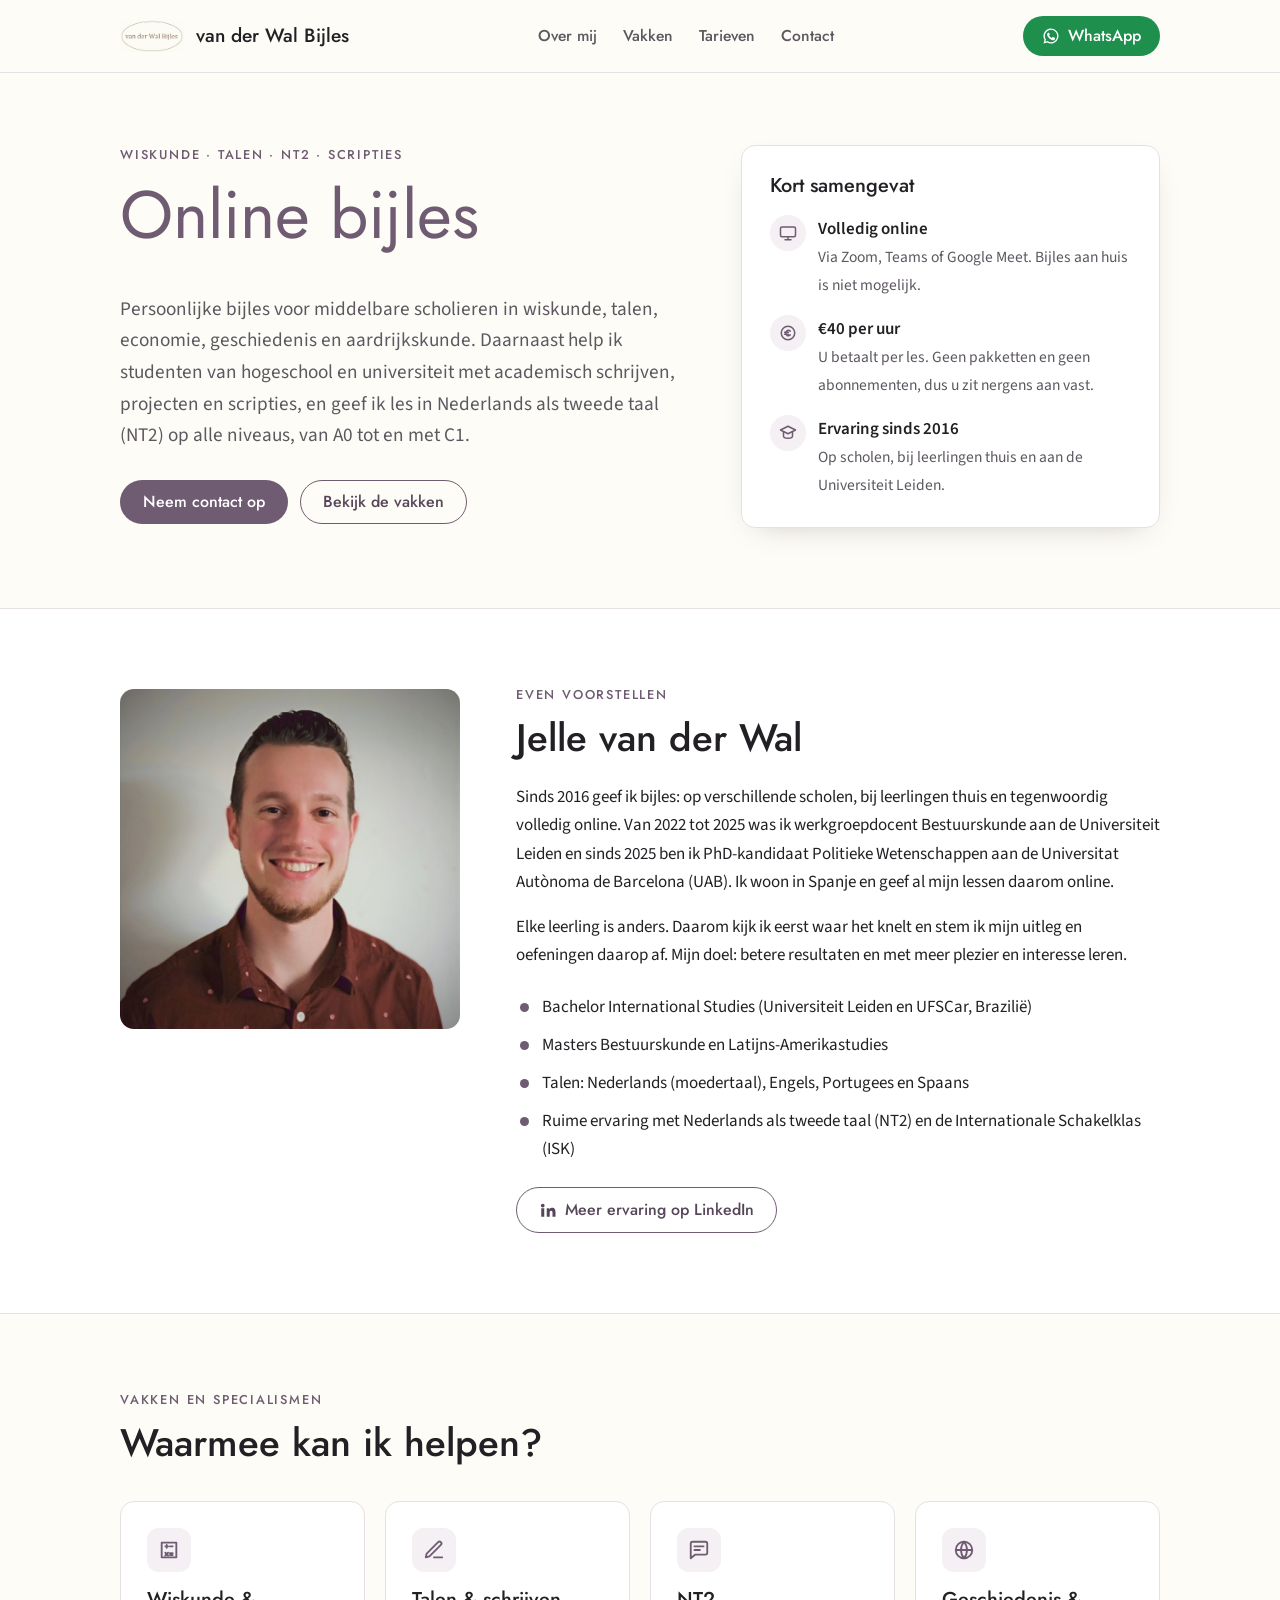
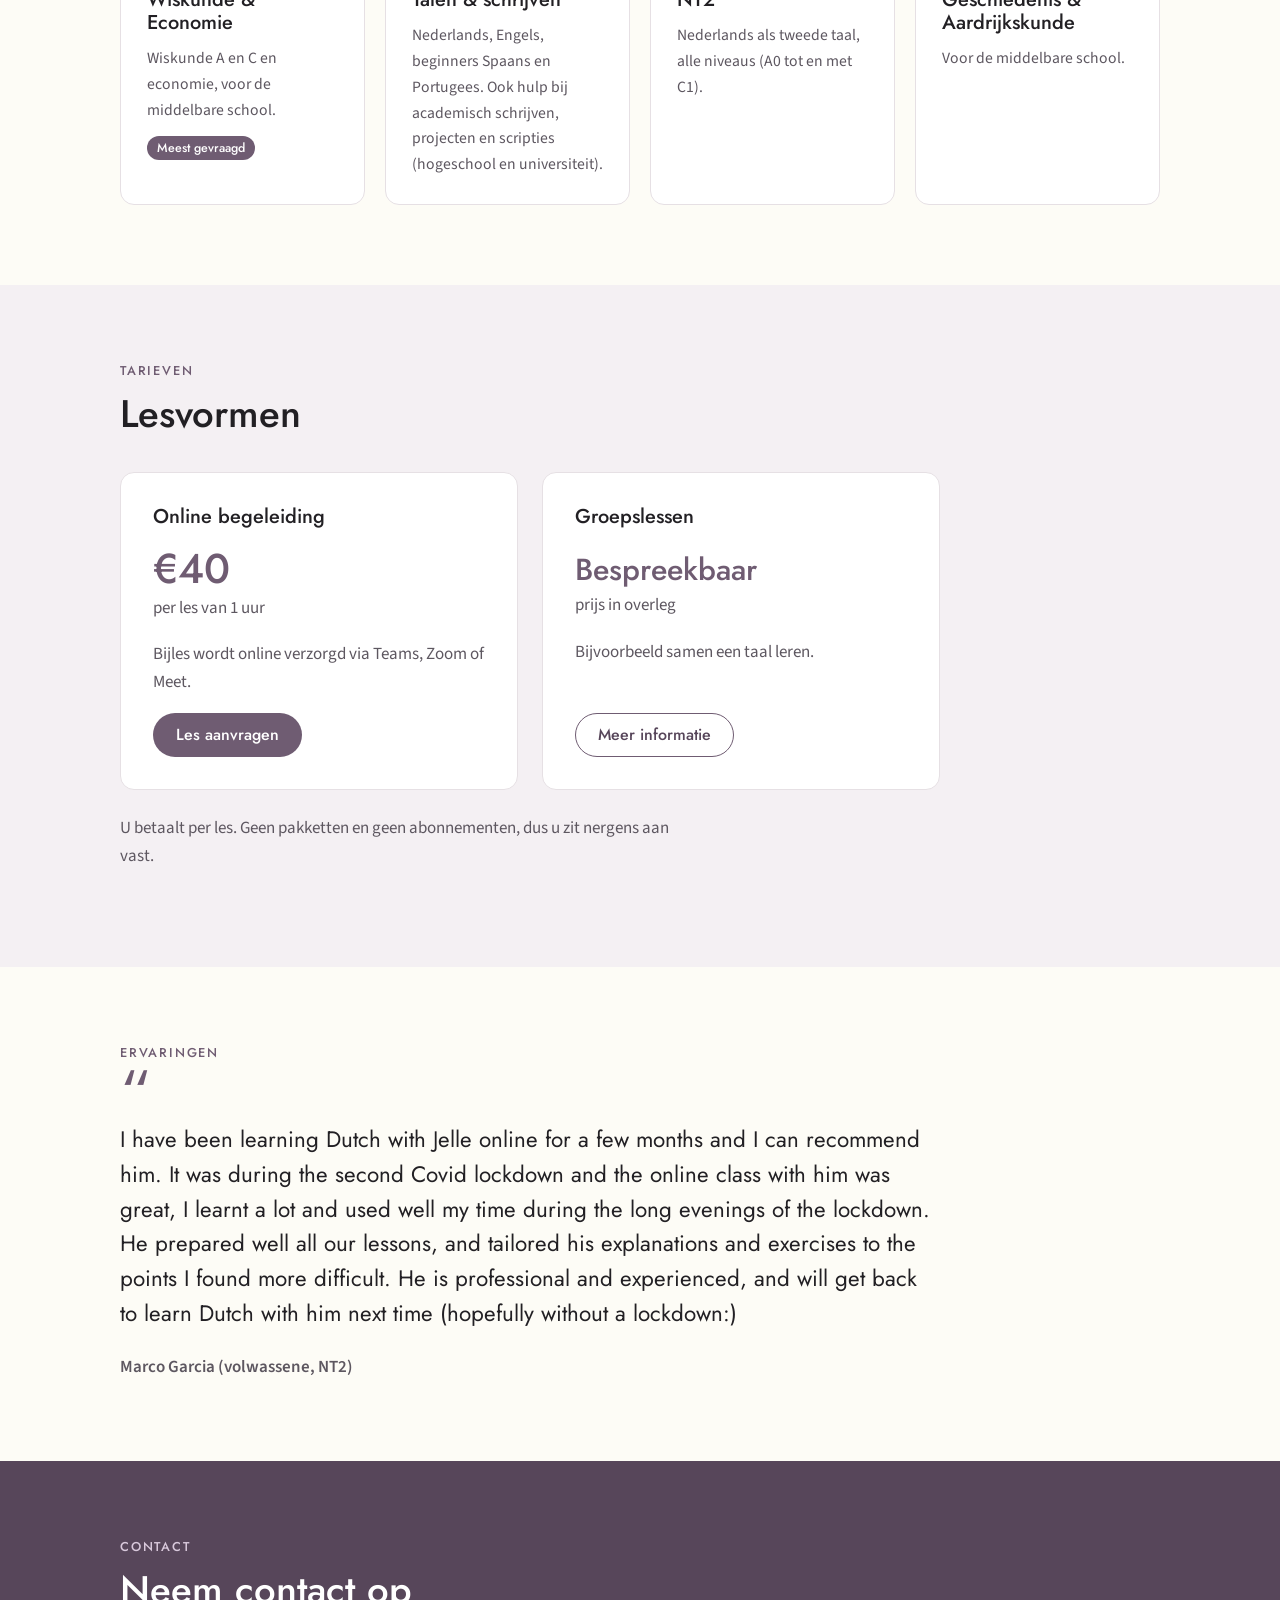
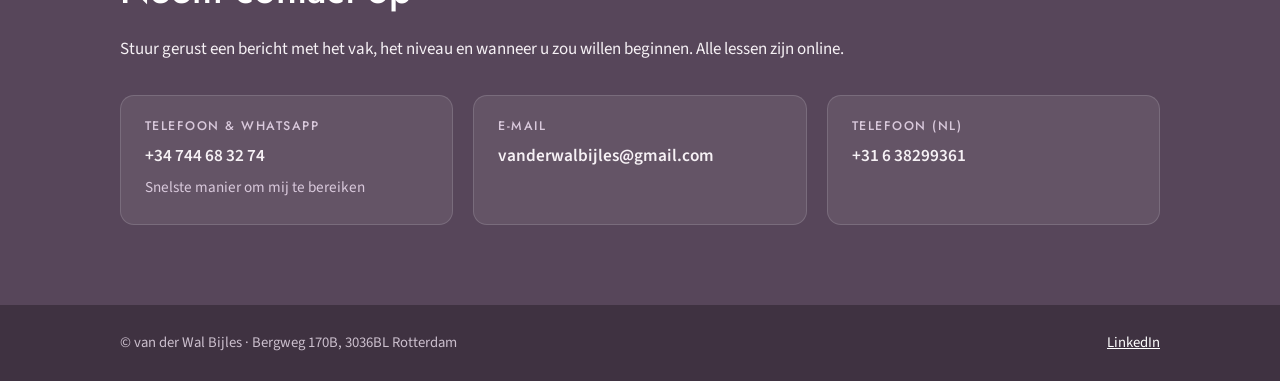
==== index.html @ f46b7ebd "Website van der Wal Bijles (overgezet van Wix)" ====
<!doctype html>
<html lang="nl">
<head>
<meta charset="utf-8">
<meta name="viewport" content="width=device-width, initial-scale=1">
<title>Online bijles wiskunde, talen en NT2 | van der Wal Bijles</title>
<meta name="description" content="Persoonlijke online bijles voor middelbare scholieren in wiskunde, talen, economie, geschiedenis en aardrijkskunde. Hulp bij academisch schrijven en scripties, en NT2 op alle niveaus. €40 per uur.">
<link rel="preconnect" href="https://fonts.googleapis.com">
<link rel="preconnect" href="https://fonts.gstatic.com" crossorigin>
<link href="https://fonts.googleapis.com/css2?family=Jost:wght@400;500;600&family=Source+Sans+3:wght@400;600&display=swap" rel="stylesheet">
<style>
  :root {
    --bg: #fdfcf6;
    --surface: #ffffff;
    --tint: #f4f0f3;
    --text: #222024;
    --muted: #5d5760;
    --accent: #6f5c72;
    --accent-dark: #57465a;
    --line: #e6e0e4;
    --wa: #1f8f4e;
    --radius: 14px;
    --max: 1080px;
  }
  * { box-sizing: border-box; }
  html { scroll-behavior: smooth; }
  body {
    margin: 0;
    background: var(--bg);
    color: var(--text);
    font: 400 1.0625rem/1.65 "Source Sans 3", system-ui, sans-serif;
  }
  img { max-width: 100%; display: block; }
  a { color: var(--accent-dark); }
  h1, h2, h3 { font-family: "Jost", system-ui, sans-serif; font-weight: 500; line-height: 1.15; margin: 0 0 .6em; }
  h1 { font-size: clamp(2.6rem, 6vw, 4.2rem); color: var(--accent); font-weight: 400; }
  h2 { font-size: clamp(1.8rem, 3.5vw, 2.4rem); }
  h3 { font-size: 1.25rem; }
  p { margin: 0 0 1em; }
  .wrap { max-width: var(--max); margin: 0 auto; padding: 0 20px; }
  section { padding: 80px 0; }
  .eyebrow { font: 500 .8rem/1 "Jost", sans-serif; letter-spacing: .14em; text-transform: uppercase; color: var(--accent); margin-bottom: 14px; }

  /* Buttons */
  .btn { display: inline-flex; align-items: center; gap: 8px; padding: 13px 22px; border-radius: 999px; font: 500 1rem/1 "Jost", sans-serif; text-decoration: none; border: 1.5px solid transparent; transition: background .15s, color .15s; }
  .btn-primary { background: var(--accent); color: #fff; }
  .btn-primary:hover { background: var(--accent-dark); }
  .btn-ghost { border-color: var(--accent); color: var(--accent-dark); }
  .btn-ghost:hover { background: var(--tint); }
  .btn-wa { background: var(--wa); color: #fff; }
  .btn-wa:hover { background: #17733e; }
  .btn svg { width: 18px; height: 18px; flex: none; }

  /* Header */
  header { position: sticky; top: 0; z-index: 10; background: rgba(253,252,246,.94); backdrop-filter: blur(6px); border-bottom: 1px solid var(--line); }
  .nav { display: flex; align-items: center; justify-content: space-between; gap: 16px; height: 72px; }
  .brand { display: flex; align-items: center; gap: 12px; text-decoration: none; color: var(--text); font: 500 1.2rem/1 "Jost", sans-serif; }
  .brand img { width: 64px; height: auto; border-radius: 6px; }
  .nav ul { display: flex; gap: 26px; list-style: none; margin: 0; padding: 0; }
  .nav ul a { text-decoration: none; color: var(--muted); font: 500 .98rem/1 "Jost", sans-serif; }
  .nav ul a:hover { color: var(--accent-dark); }
  .nav .btn { padding: 10px 18px; }

  /* Hero */
  .hero { padding: 72px 0 80px; }
  .hero-grid { display: grid; grid-template-columns: 1.35fr 1fr; gap: 56px; align-items: center; }
  .hero .lead { font-size: 1.2rem; color: var(--muted); max-width: 56ch; }
  .hero .actions { display: flex; flex-wrap: wrap; gap: 12px; margin-top: 28px; }
  .facts { background: var(--surface); border: 1px solid var(--line); border-radius: var(--radius); padding: 28px; box-shadow: 0 10px 30px -18px rgba(60,40,60,.35); }
  .facts h3 { margin-bottom: 18px; }
  .facts ul { list-style: none; margin: 0; padding: 0; display: grid; gap: 16px; }
  .facts li { display: grid; grid-template-columns: 36px 1fr; gap: 12px; align-items: start; }
  .facts .ic { width: 36px; height: 36px; border-radius: 50%; background: var(--tint); color: var(--accent); display: grid; place-items: center; }
  .facts .ic svg { width: 18px; height: 18px; }
  .facts strong { display: block; font-weight: 600; }
  .facts span { color: var(--muted); font-size: .97rem; }

  /* About */
  .about { background: var(--surface); border-block: 1px solid var(--line); }
  .about-grid { display: grid; grid-template-columns: 340px 1fr; gap: 56px; align-items: start; }
  .portrait { border-radius: var(--radius); aspect-ratio: 1; object-fit: cover; width: 100%; height: auto; }
  section[id] { scroll-margin-top: 72px; }
  .price .amount.small { font-size: 1.9rem; padding: 6px 0 3px; }
  .creds { list-style: none; padding: 0; margin: 24px 0; display: grid; gap: 10px; }
  .creds li { padding-left: 26px; position: relative; }
  .creds li::before { content: ""; position: absolute; left: 4px; top: .62em; width: 9px; height: 9px; border-radius: 50%; background: var(--accent); }

  /* Subjects */
  .cards { display: grid; grid-template-columns: repeat(4, 1fr); gap: 20px; margin-top: 36px; }
  .card { background: var(--surface); border: 1px solid var(--line); border-radius: var(--radius); padding: 26px; }
  .card .ic { width: 44px; height: 44px; border-radius: 12px; background: var(--tint); color: var(--accent); display: grid; place-items: center; margin-bottom: 16px; }
  .card .ic svg { width: 22px; height: 22px; }
  .card p { color: var(--muted); margin: 0; font-size: .98rem; }
  .tag { display: inline-block; margin-top: 12px; font: 500 .78rem/1 "Jost", sans-serif; background: var(--accent); color: #fff; padding: 6px 10px; border-radius: 999px; }

  /* Pricing */
  .pricing { background: var(--tint); }
  .price-grid { display: grid; grid-template-columns: repeat(2, 1fr); gap: 24px; margin-top: 36px; max-width: 820px; }
  .price { background: var(--surface); border-radius: var(--radius); padding: 32px; border: 1px solid var(--line); display: flex; flex-direction: column; }
  .price .amount { font: 500 2.6rem/1 "Jost", sans-serif; color: var(--accent); margin: 8px 0 4px; }
  .price .unit { color: var(--muted); margin-bottom: 18px; }
  .price p { color: var(--muted); }
  .price .btn { margin-top: auto; align-self: flex-start; }
  .note { margin-top: 24px; color: var(--muted); max-width: 70ch; }

  /* Testimonial */
  blockquote { margin: 0; max-width: 820px; }
  blockquote p { font: 400 clamp(1.15rem, 2.2vw, 1.4rem)/1.55 "Jost", sans-serif; color: var(--text); }
  blockquote p::before { content: "\201C"; display: block; font-size: 4rem; line-height: .6; color: var(--accent); margin-bottom: 10px; }
  blockquote footer { color: var(--muted); font-weight: 600; }

  /* Contact */
  .contact { background: var(--accent-dark); color: #f6f1f5; }
  .contact h2 { color: #fff; }
  .contact .eyebrow { color: #d9c9dc; }
  .contact-grid { display: grid; grid-template-columns: repeat(3, 1fr); gap: 20px; margin-top: 32px; }
  .c-item { background: rgba(255,255,255,.08); border: 1px solid rgba(255,255,255,.14); border-radius: var(--radius); padding: 24px; text-decoration: none; color: inherit; display: block; transition: background .15s; }
  a.c-item:hover { background: rgba(255,255,255,.14); }
  .c-item small { display: block; font: 500 .78rem/1 "Jost", sans-serif; letter-spacing: .12em; text-transform: uppercase; color: #d9c9dc; margin-bottom: 10px; }
  .c-item strong { font-weight: 600; font-size: 1.08rem; word-break: break-word; }
  .c-item span { display: block; color: #d9c9dc; font-size: .95rem; margin-top: 4px; }
  footer.site { background: #3f3241; color: #cbbfcd; padding: 26px 0; font-size: .92rem; }
  footer.site .wrap { display: flex; justify-content: space-between; gap: 16px; flex-wrap: wrap; }
  footer.site a { color: #fff; }

  /* Responsive */
  @media (max-width: 960px) {
    .cards { grid-template-columns: repeat(2, 1fr); }
    .contact-grid { grid-template-columns: 1fr 1fr; }
  }
  @media (max-width: 820px) {
    .nav ul { display: none; }
    .hero-grid, .about-grid { grid-template-columns: 1fr; gap: 36px; }
    .about-grid .portrait { max-width: 280px; }
    .price-grid { grid-template-columns: 1fr; }
    section { padding: 60px 0; }
  }
  @media (max-width: 560px) {
    .wrap { padding: 0 16px; }
    .cards, .contact-grid { grid-template-columns: 1fr; }
    .brand span { font-size: 1.05rem; }
    .brand img { width: 52px; }
    .nav .btn span { display: none; }
    .hero { padding-top: 48px; }
  }
</style>
</head>
<body>

<header>
  <div class="wrap nav">
    <a class="brand" href="#top"><img src="img/logo.jpg" alt="Logo van der Wal Bijles"><span>van der Wal Bijles</span></a>
    <ul>
      <li><a href="#over-mij">Over mij</a></li>
      <li><a href="#vakken">Vakken</a></li>
      <li><a href="#tarieven">Tarieven</a></li>
      <li><a href="#contact">Contact</a></li>
    </ul>
    <a class="btn btn-wa" href="https://wa.me/34744683274" aria-label="WhatsApp">
      <svg viewBox="0 0 24 24" fill="currentColor" aria-hidden="true"><path d="M12 2a10 10 0 0 0-8.6 15.1L2 22l5-1.3A10 10 0 1 0 12 2Zm0 18.2a8.2 8.2 0 0 1-4.2-1.2l-.3-.2-3 .8.8-2.9-.2-.3A8.2 8.2 0 1 1 12 20.2Zm4.5-6.1c-.2-.1-1.5-.7-1.7-.8-.2-.1-.4-.1-.6.1l-.8 1c-.1.2-.3.2-.5.1a6.7 6.7 0 0 1-3.3-2.9c-.2-.4.2-.4.7-1.3.1-.2 0-.3 0-.4l-.8-1.8c-.2-.5-.4-.4-.6-.4h-.5a1 1 0 0 0-.7.3 3 3 0 0 0-.9 2.2 5.2 5.2 0 0 0 1.1 2.7 11.8 11.8 0 0 0 4.5 4c1.7.7 2.3.8 3.2.6.5-.1 1.5-.6 1.7-1.2.2-.6.2-1.1.2-1.2-.1-.1-.3-.2-.5-.3Z"/></svg>
      <span>WhatsApp</span>
    </a>
  </div>
</header>

<main id="top">

  <!-- Hero -->
  <section class="hero">
    <div class="wrap hero-grid">
      <div>
        <div class="eyebrow">Wiskunde · Talen · NT2 · Scripties</div>
        <h1>Online bijles</h1>
        <p class="lead">Persoonlijke bijles voor middelbare scholieren in wiskunde, talen, economie, geschiedenis en aardrijkskunde. Daarnaast help ik studenten van hogeschool en universiteit met academisch schrijven, projecten en scripties, en geef ik les in Nederlands als tweede taal (NT2) op alle niveaus, van A0 tot en met C1.</p>
        <div class="actions">
          <a class="btn btn-primary" href="#contact">Neem contact op</a>
          <a class="btn btn-ghost" href="#vakken">Bekijk de vakken</a>
        </div>
      </div>
      <aside class="facts" aria-label="Kort samengevat">
        <h3>Kort samengevat</h3>
        <ul>
          <li>
            <div class="ic"><svg viewBox="0 0 24 24" fill="none" stroke="currentColor" stroke-width="2" stroke-linecap="round" stroke-linejoin="round"><rect x="2" y="4" width="20" height="13" rx="2"/><path d="M8 21h8M12 17v4"/></svg></div>
            <div><strong>Volledig online</strong><span>Via Zoom, Teams of Google Meet. Bijles aan huis is niet mogelijk.</span></div>
          </li>
          <li>
            <div class="ic"><svg viewBox="0 0 24 24" fill="none" stroke="currentColor" stroke-width="2" stroke-linecap="round" stroke-linejoin="round"><circle cx="12" cy="12" r="9"/><path d="M15 9.5a3.5 3.5 0 1 0 0 5M7.5 11h5M7.5 13.5h5"/></svg></div>
            <div><strong>€40 per uur</strong><span>U betaalt per les. Geen pakketten en geen abonnementen, dus u zit nergens aan vast.</span></div>
          </li>
          <li>
            <div class="ic"><svg viewBox="0 0 24 24" fill="none" stroke="currentColor" stroke-width="2" stroke-linecap="round" stroke-linejoin="round"><path d="M12 3 2 8l10 5 10-5-10-5Z"/><path d="M6 10.5V16c0 1.5 2.7 3 6 3s6-1.5 6-3v-5.5"/></svg></div>
            <div><strong>Ervaring sinds 2016</strong><span>Op scholen, bij leerlingen thuis en aan de Universiteit Leiden.</span></div>
          </li>
        </ul>
      </aside>
    </div>
  </section>

  <!-- About -->
  <section class="about" id="over-mij">
    <div class="wrap about-grid">
      <img class="portrait" src="img/portret.jpg" alt="Jelle van der Wal" width="800" height="800">
      <div>
        <div class="eyebrow">Even voorstellen</div>
        <h2>Jelle van der Wal</h2>
        <p>Sinds 2016 geef ik bijles: op verschillende scholen, bij leerlingen thuis en tegenwoordig volledig online. Van 2022 tot 2025 was ik werkgroepdocent Bestuurskunde aan de Universiteit Leiden en sinds 2025 ben ik PhD-kandidaat Politieke Wetenschappen aan de Universitat Autònoma de Barcelona (UAB). Ik woon in Spanje en geef al mijn lessen daarom online.</p>
        <p>Elke leerling is anders. Daarom kijk ik eerst waar het knelt en stem ik mijn uitleg en oefeningen daarop af. Mijn doel: betere resultaten en met meer plezier en interesse leren.</p>
        <ul class="creds">
          <li>Bachelor International Studies (Universiteit Leiden en UFSCar, Brazilië)</li>
          <li>Masters Bestuurskunde en Latijns-Amerikastudies</li>
          <li>Talen: Nederlands (moedertaal), Engels, Portugees en Spaans</li>
          <li>Ruime ervaring met Nederlands als tweede taal (NT2) en de Internationale Schakelklas (ISK)</li>
        </ul>
        <a class="btn btn-ghost" href="https://www.linkedin.com/in/jelle-van-der-wal/" target="_blank" rel="noopener">
          <svg viewBox="0 0 24 24" fill="currentColor" aria-hidden="true"><path d="M4.98 3.5a2.5 2.5 0 1 1 0 5 2.5 2.5 0 0 1 0-5ZM3 9.5h4V21H3V9.5Zm6.5 0h3.8v1.6h.1c.5-1 1.8-2 3.8-2 4 0 4.8 2.6 4.8 6V21h-4v-5.1c0-1.2 0-2.8-1.7-2.8s-2 1.3-2 2.7V21h-4V9.5Z"/></svg>
          Meer ervaring op LinkedIn
        </a>
      </div>
    </div>
  </section>

  <!-- Subjects -->
  <section id="vakken">
    <div class="wrap">
      <div class="eyebrow">Vakken en specialismen</div>
      <h2>Waarmee kan ik helpen?</h2>
      <div class="cards">
        <article class="card">
          <div class="ic"><svg viewBox="0 0 24 24" fill="none" stroke="currentColor" stroke-width="2" stroke-linecap="round" stroke-linejoin="round"><path d="M4 4h16v16H4z"/><path d="M8 8h3M9.5 6.5v3M13 8h3M8 15l3 3M11 15l-3 3M13 15.5h3M13 17.5h3"/></svg></div>
          <h3>Wiskunde &amp; Economie</h3>
          <p>Wiskunde A en C en economie, voor de middelbare school.</p>
          <span class="tag">Meest gevraagd</span>
        </article>
        <article class="card">
          <div class="ic"><svg viewBox="0 0 24 24" fill="none" stroke="currentColor" stroke-width="2" stroke-linecap="round" stroke-linejoin="round"><path d="M12 20h9"/><path d="M16.5 3.5a2.1 2.1 0 0 1 3 3L7 19l-4 1 1-4Z"/></svg></div>
          <h3>Talen &amp; schrijven</h3>
          <p>Nederlands, Engels, beginners Spaans en Portugees. Ook hulp bij academisch schrijven, projecten en scripties (hogeschool en universiteit).</p>
        </article>
        <article class="card">
          <div class="ic"><svg viewBox="0 0 24 24" fill="none" stroke="currentColor" stroke-width="2" stroke-linecap="round" stroke-linejoin="round"><path d="M7 8h10M7 12h6"/><path d="M21 15a2 2 0 0 1-2 2H8l-5 4V5a2 2 0 0 1 2-2h14a2 2 0 0 1 2 2Z"/></svg></div>
          <h3>NT2</h3>
          <p>Nederlands als tweede taal, alle niveaus (A0 tot en met C1).</p>
        </article>
        <article class="card">
          <div class="ic"><svg viewBox="0 0 24 24" fill="none" stroke="currentColor" stroke-width="2" stroke-linecap="round" stroke-linejoin="round"><circle cx="12" cy="12" r="9"/><path d="M3 12h18M12 3a14 14 0 0 1 0 18M12 3a14 14 0 0 0 0 18"/></svg></div>
          <h3>Geschiedenis &amp; Aardrijkskunde</h3>
          <p>Voor de middelbare school.</p>
        </article>
      </div>
    </div>
  </section>

  <!-- Pricing -->
  <section class="pricing" id="tarieven">
    <div class="wrap">
      <div class="eyebrow">Tarieven</div>
      <h2>Lesvormen</h2>
      <div class="price-grid">
        <div class="price">
          <h3>Online begeleiding</h3>
          <div class="amount">€40</div>
          <div class="unit">per les van 1 uur</div>
          <p>Bijles wordt online verzorgd via Teams, Zoom of Meet.</p>
          <a class="btn btn-primary" href="#contact">Les aanvragen</a>
        </div>
        <div class="price">
          <h3>Groepslessen</h3>
          <div class="amount small">Bespreekbaar</div>
          <div class="unit">prijs in overleg</div>
          <p>Bijvoorbeeld samen een taal leren.</p>
          <a class="btn btn-ghost" href="#contact">Meer informatie</a>
        </div>
      </div>
      <p class="note">U betaalt per les. Geen pakketten en geen abonnementen, dus u zit nergens aan vast.</p>
    </div>
  </section>

  <!-- Testimonial -->
  <section id="ervaringen">
    <div class="wrap">
      <div class="eyebrow">Ervaringen</div>
      <blockquote>
        <p>I have been learning Dutch with Jelle online for a few months and I can recommend him. It was during the second Covid lockdown and the online class with him was great, I learnt a lot and used well my time during the long evenings of the lockdown. He prepared well all our lessons, and tailored his explanations and exercises to the points I found more difficult. He is professional and experienced, and will get back to learn Dutch with him next time (hopefully without a lockdown:)</p>
        <footer>Marco Garcia (volwassene, NT2)</footer>
      </blockquote>
    </div>
  </section>

  <!-- Contact -->
  <section class="contact" id="contact">
    <div class="wrap">
      <div class="eyebrow">Contact</div>
      <h2>Neem contact op</h2>
      <p>Stuur gerust een bericht met het vak, het niveau en wanneer u zou willen beginnen. Alle lessen zijn online.</p>
      <div class="contact-grid">
        <a class="c-item" href="https://wa.me/34744683274">
          <small>Telefoon &amp; WhatsApp</small>
          <strong>+34 744 68 32 74</strong>
          <span>Snelste manier om mij te bereiken</span>
        </a>
        <a class="c-item" href="mailto:vanderwalbijles@gmail.com">
          <small>E-mail</small>
          <strong>vanderwalbijles@gmail.com</strong>
        </a>
        <a class="c-item" href="tel:+31638299361">
          <small>Telefoon (NL)</small>
          <strong>+31 6 38299361</strong>
        </a>
      </div>
    </div>
  </section>

</main>

<footer class="site">
  <div class="wrap">
    <span>© van der Wal Bijles · Bergweg 170B, 3036BL Rotterdam</span>
    <a href="https://www.linkedin.com/in/jelle-van-der-wal/" target="_blank" rel="noopener">LinkedIn</a>
  </div>
</footer>

</body>
</html>
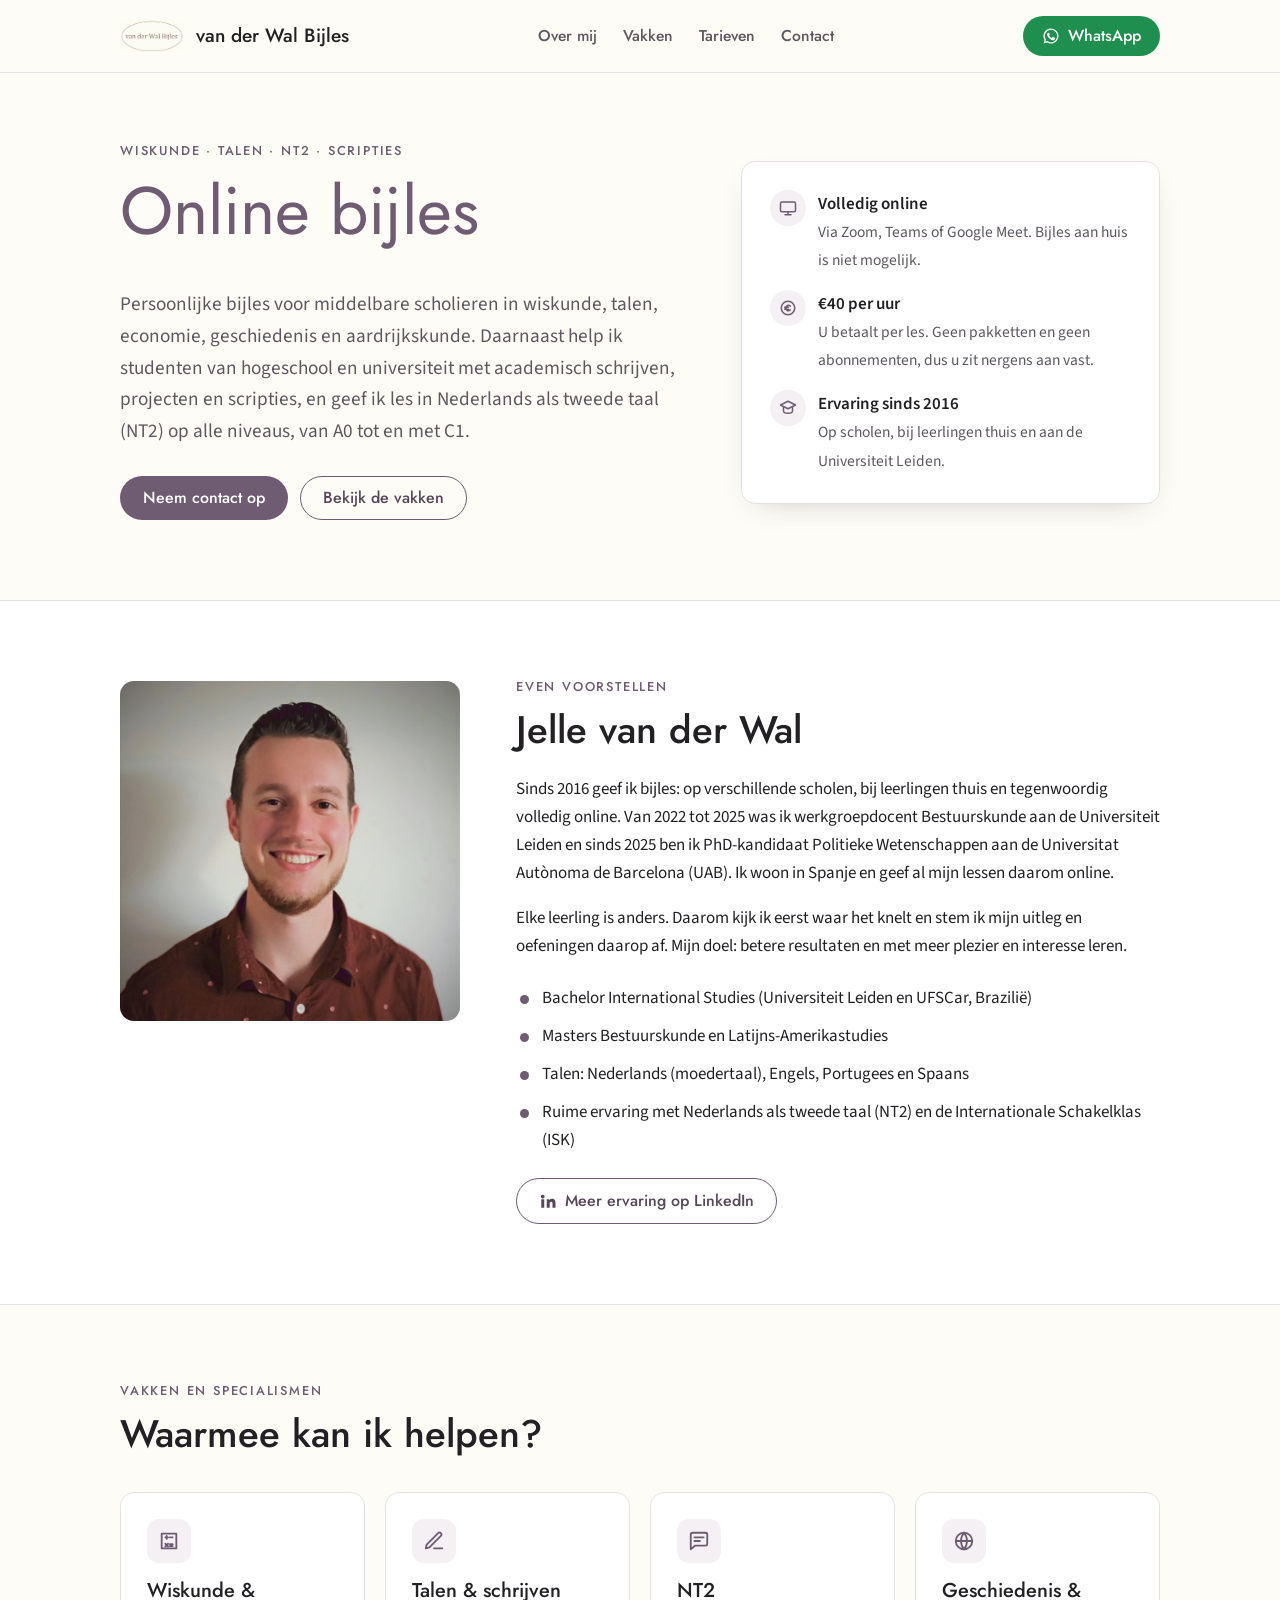
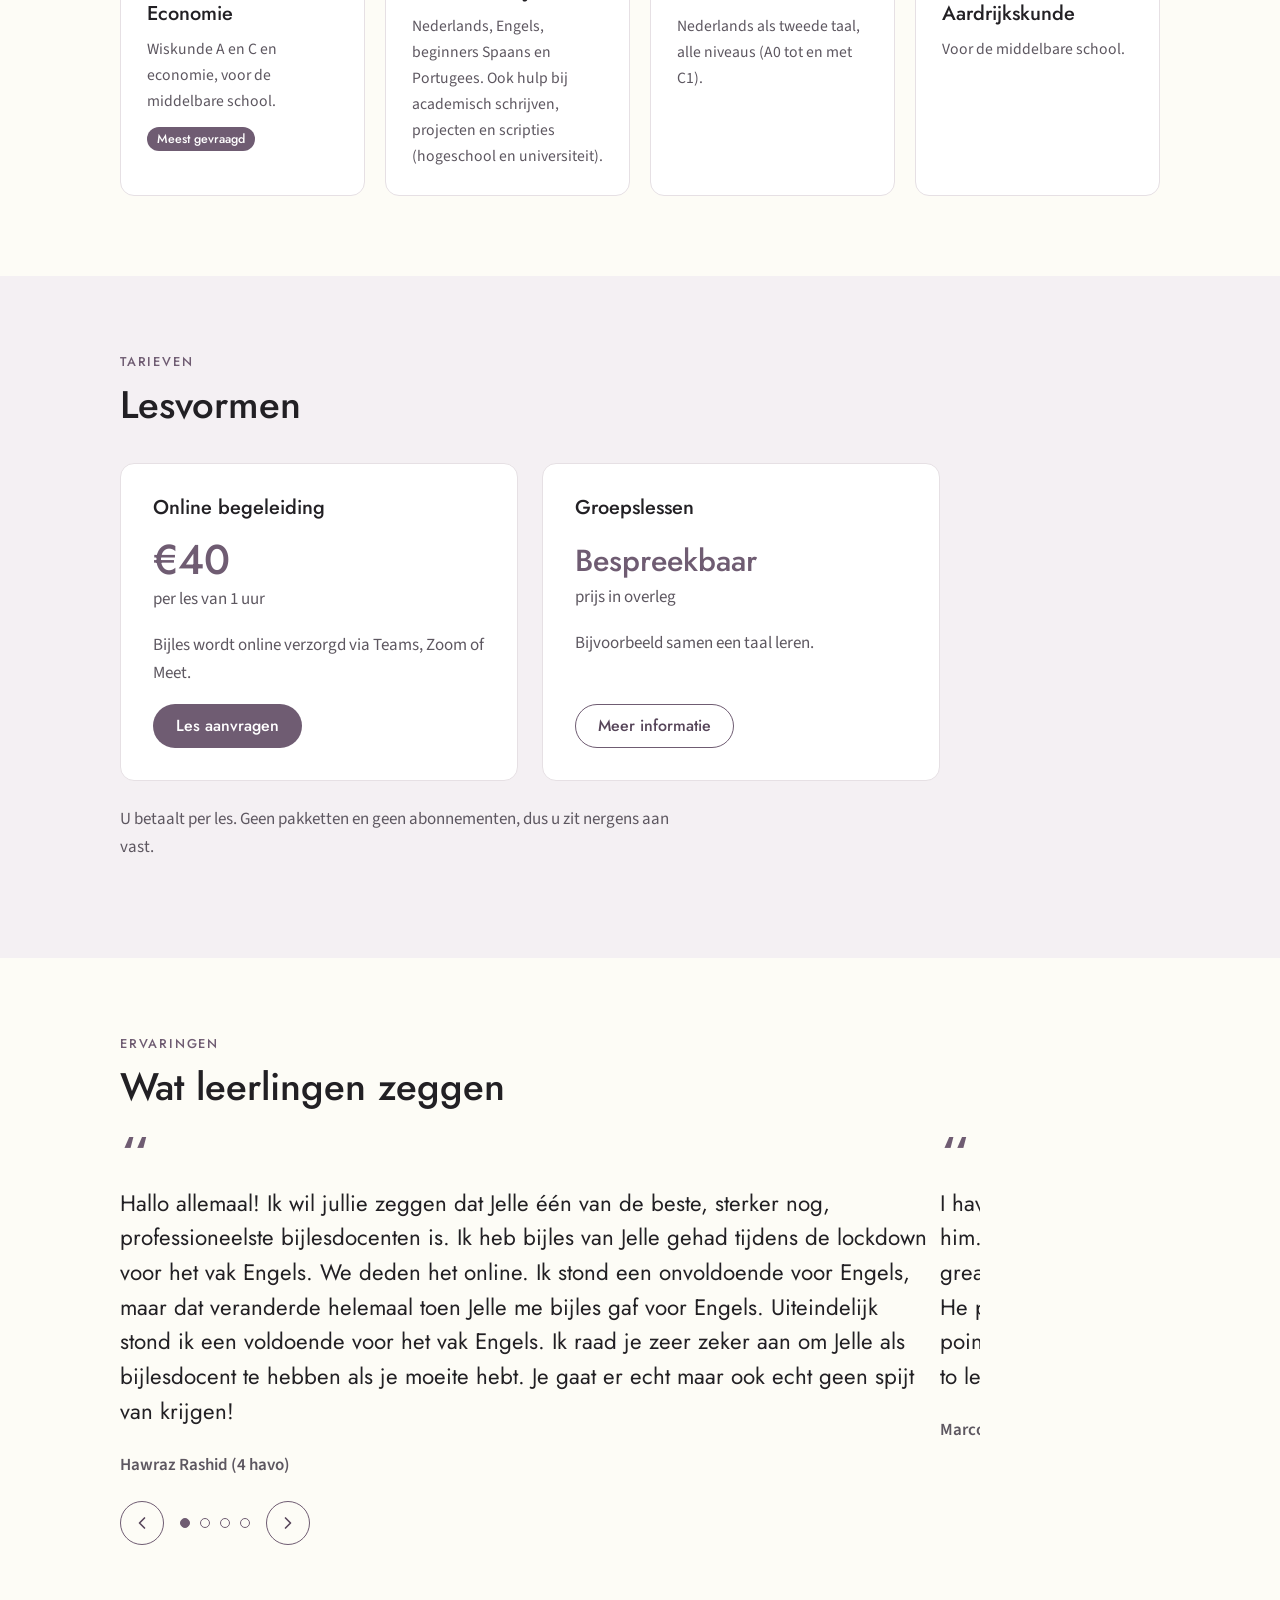
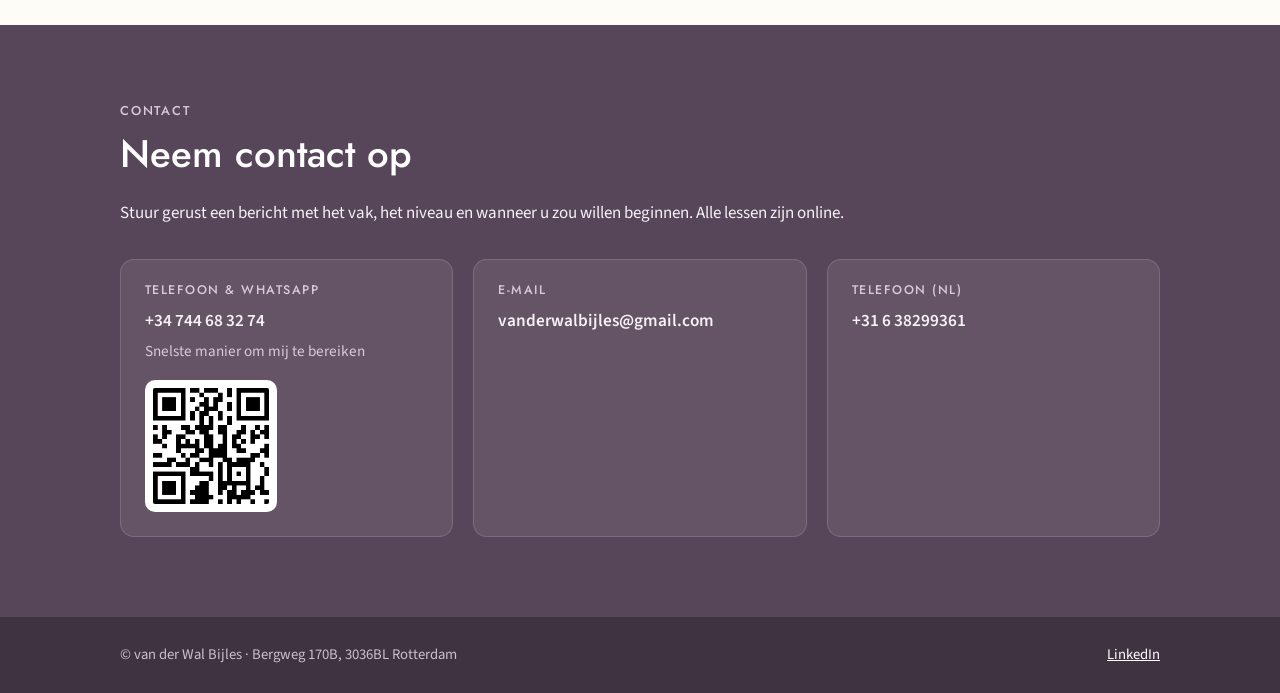
==== commit 6fb09f16: "Alle beoordelingen in een slider, WhatsApp QR-code terug, kop 'Kort samengevat' weg" ====
--- a/index.html
+++ b/index.html
@@ -108,6 +108,18 @@
   blockquote p { font: 400 clamp(1.15rem, 2.2vw, 1.4rem)/1.55 "Jost", sans-serif; color: var(--text); }
   blockquote p::before { content: "\201C"; display: block; font-size: 4rem; line-height: .6; color: var(--accent); margin-bottom: 10px; }
   blockquote footer { color: var(--muted); font-weight: 600; }
+  .slider { max-width: 860px; margin-top: 28px; }
+  .slides { display: flex; overflow-x: auto; scroll-snap-type: x mandatory; scrollbar-width: none; scroll-behavior: smooth; }
+  .slides::-webkit-scrollbar { display: none; }
+  .slide { flex: 0 0 100%; scroll-snap-align: start; padding-right: 8px; }
+  .slider-nav { display: flex; align-items: center; gap: 16px; margin-top: 22px; }
+  .arrow { width: 44px; height: 44px; border-radius: 50%; border: 1.5px solid var(--accent); background: transparent; color: var(--accent-dark); display: grid; place-items: center; cursor: pointer; }
+  .arrow:hover { background: var(--tint); }
+  .arrow svg { width: 20px; height: 20px; }
+  .dots { display: flex; gap: 10px; }
+  .dots button { width: 10px; height: 10px; border-radius: 50%; border: 1.5px solid var(--accent); background: transparent; padding: 0; cursor: pointer; }
+  .dots button[aria-current="true"] { background: var(--accent); }
+  .qr { margin-top: 16px; width: 132px; height: auto; background: #fff; padding: 8px; border-radius: 10px; }
 
   /* Contact */
   .contact { background: var(--accent-dark); color: #f6f1f5; }
@@ -178,7 +190,6 @@
         </div>
       </div>
       <aside class="facts" aria-label="Kort samengevat">
-        <h3>Kort samengevat</h3>
         <ul>
           <li>
             <div class="ic"><svg viewBox="0 0 24 24" fill="none" stroke="currentColor" stroke-width="2" stroke-linecap="round" stroke-linejoin="round"><rect x="2" y="4" width="20" height="13" rx="2"/><path d="M8 21h8M12 17v4"/></svg></div>
@@ -280,10 +291,32 @@
   <section id="ervaringen">
     <div class="wrap">
       <div class="eyebrow">Ervaringen</div>
-      <blockquote>
-        <p>I have been learning Dutch with Jelle online for a few months and I can recommend him. It was during the second Covid lockdown and the online class with him was great, I learnt a lot and used well my time during the long evenings of the lockdown. He prepared well all our lessons, and tailored his explanations and exercises to the points I found more difficult. He is professional and experienced, and will get back to learn Dutch with him next time (hopefully without a lockdown:)</p>
-        <footer>Marco Garcia (volwassene, NT2)</footer>
-      </blockquote>
+      <h2>Wat leerlingen zeggen</h2>
+      <div class="slider" aria-roledescription="carrousel" aria-label="Beoordelingen">
+        <div class="slides" id="slides">
+          <blockquote class="slide" aria-roledescription="dia" aria-label="1 van 4">
+            <p>Hallo allemaal! Ik wil jullie zeggen dat Jelle één van de beste, sterker nog, professioneelste bijlesdocenten is. Ik heb bijles van Jelle gehad tijdens de lockdown voor het vak Engels. We deden het online. Ik stond een onvoldoende voor Engels, maar dat veranderde helemaal toen Jelle me bijles gaf voor Engels. Uiteindelijk stond ik een voldoende voor het vak Engels. Ik raad je zeer zeker aan om Jelle als bijlesdocent te hebben als je moeite hebt. Je gaat er echt maar ook echt geen spijt van krijgen!</p>
+            <footer>Hawraz Rashid (4 havo)</footer>
+          </blockquote>
+          <blockquote class="slide" aria-roledescription="dia" aria-label="2 van 4">
+            <p>I have been learning Dutch with Jelle online for a few months and I can recommend him. It was during the second Covid lockdown and the online class with him was great, I learnt a lot and used well my time during the long evenings of the lockdown. He prepared well all our lessons, and tailored his explanations and exercises to the points I found more difficult. He is professional and experienced, and will get back to learn Dutch with him next time (hopefully without a lockdown:)</p>
+            <footer>Marco Garcia (Adult)</footer>
+          </blockquote>
+          <blockquote class="slide" aria-roledescription="dia" aria-label="3 van 4">
+            <p>Ik ben een student van MBO nu en afgelopen 2~3 jaar in 3e tot en met 4e jaar heeft Jelle me enorm goed geholpen met al mijn vakken waar ik slecht voor stond. Bijles is heel erg flexibel en leuk en hij legt je van begin tot einde uit. In leerjaar 3 had ik een probleem waardoor ik niet naar school kon voor 3 maanden, maar bijles van hem heeft mij geholpen waardoor ik toch voor alle toetsen en proefexamens geslaagd ben. Echt een aanrader.</p>
+            <footer>Zoen-Seo Kim (vmbo-tl)</footer>
+          </blockquote>
+          <blockquote class="slide" aria-roledescription="dia" aria-label="4 van 4">
+            <p>Ik heb in mijn eindexamen vwo bijles gekregen van Jelle voor economie. Dit heeft mij heel erg geholpen, goede en duidelijke uitleg. We besteedden ook altijd de volle tijd en ik kon hem altijd een berichtje sturen als ik een vraag had.</p>
+            <footer>Tessa Brandenburg (6 vwo)</footer>
+          </blockquote>
+        </div>
+        <div class="slider-nav">
+          <button type="button" class="arrow" id="prev" aria-label="Vorige beoordeling"><svg viewBox="0 0 24 24" fill="none" stroke="currentColor" stroke-width="2" stroke-linecap="round" stroke-linejoin="round"><path d="m15 18-6-6 6-6"/></svg></button>
+          <div class="dots" id="dots"></div>
+          <button type="button" class="arrow" id="next" aria-label="Volgende beoordeling"><svg viewBox="0 0 24 24" fill="none" stroke="currentColor" stroke-width="2" stroke-linecap="round" stroke-linejoin="round"><path d="m9 18 6-6-6-6"/></svg></button>
+        </div>
+      </div>
     </div>
   </section>
 
@@ -298,6 +331,7 @@
           <small>Telefoon &amp; WhatsApp</small>
           <strong>+34 744 68 32 74</strong>
           <span>Snelste manier om mij te bereiken</span>
+          <img class="qr" src="img/qr-whatsapp.png" alt="QR-code om WhatsApp te openen met +34 744 68 32 74" width="400" height="400">
         </a>
         <a class="c-item" href="mailto:vanderwalbijles@gmail.com">
           <small>E-mail</small>
@@ -320,5 +354,47 @@
   </div>
 </footer>
 
+<script>
+(function () {
+  var track = document.getElementById('slides');
+  var slides = track.querySelectorAll('.slide');
+  var dots = document.getElementById('dots');
+  var current = 0, timer;
+  slides.forEach(function (_, i) {
+    var b = document.createElement('button');
+    b.type = 'button';
+    b.setAttribute('aria-label', 'Beoordeling ' + (i + 1));
+    b.addEventListener('click', function () { go(i); restart(); });
+    dots.appendChild(b);
+  });
+  function mark(i) {
+    current = i;
+    dots.querySelectorAll('button').forEach(function (d, j) { d.setAttribute('aria-current', j === i ? 'true' : 'false'); });
+  }
+  function go(i) {
+    i = (i + slides.length) % slides.length;
+    track.scrollTo({ left: slides[i].offsetLeft - track.offsetLeft, behavior: 'smooth' });
+    mark(i);
+  }
+  track.addEventListener('scroll', function () {
+    var i = Math.round(track.scrollLeft / track.clientWidth);
+    if (i !== current) mark(i);
+  }, { passive: true });
+  document.getElementById('prev').addEventListener('click', function () { go(current - 1); restart(); });
+  document.getElementById('next').addEventListener('click', function () { go(current + 1); restart(); });
+  function restart() {
+    clearInterval(timer);
+    if (!window.matchMedia('(prefers-reduced-motion: reduce)').matches) {
+      timer = setInterval(function () { go(current + 1); }, 9000);
+    }
+  }
+  var slider = track.parentElement;
+  slider.addEventListener('mouseenter', function () { clearInterval(timer); });
+  slider.addEventListener('mouseleave', restart);
+  slider.addEventListener('focusin', function () { clearInterval(timer); });
+  mark(0);
+  restart();
+})();
+</script>
 </body>
 </html>
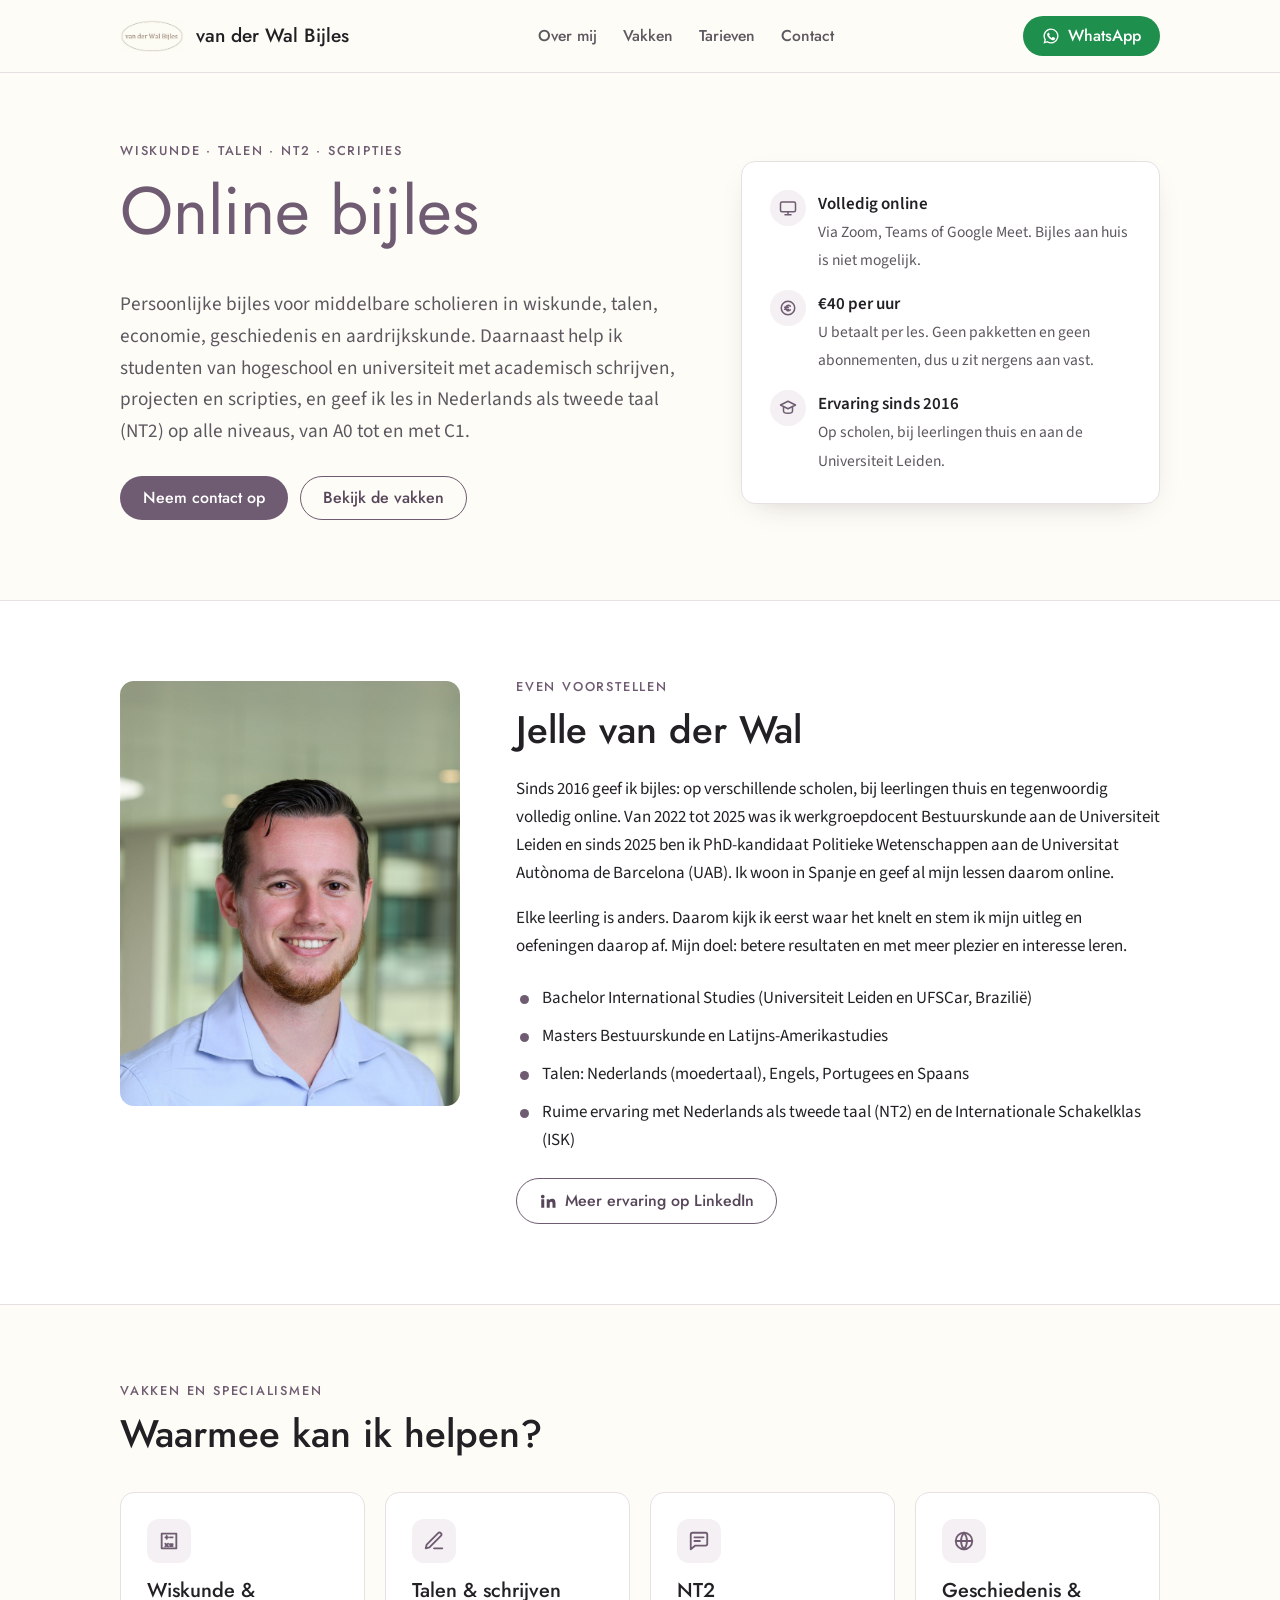
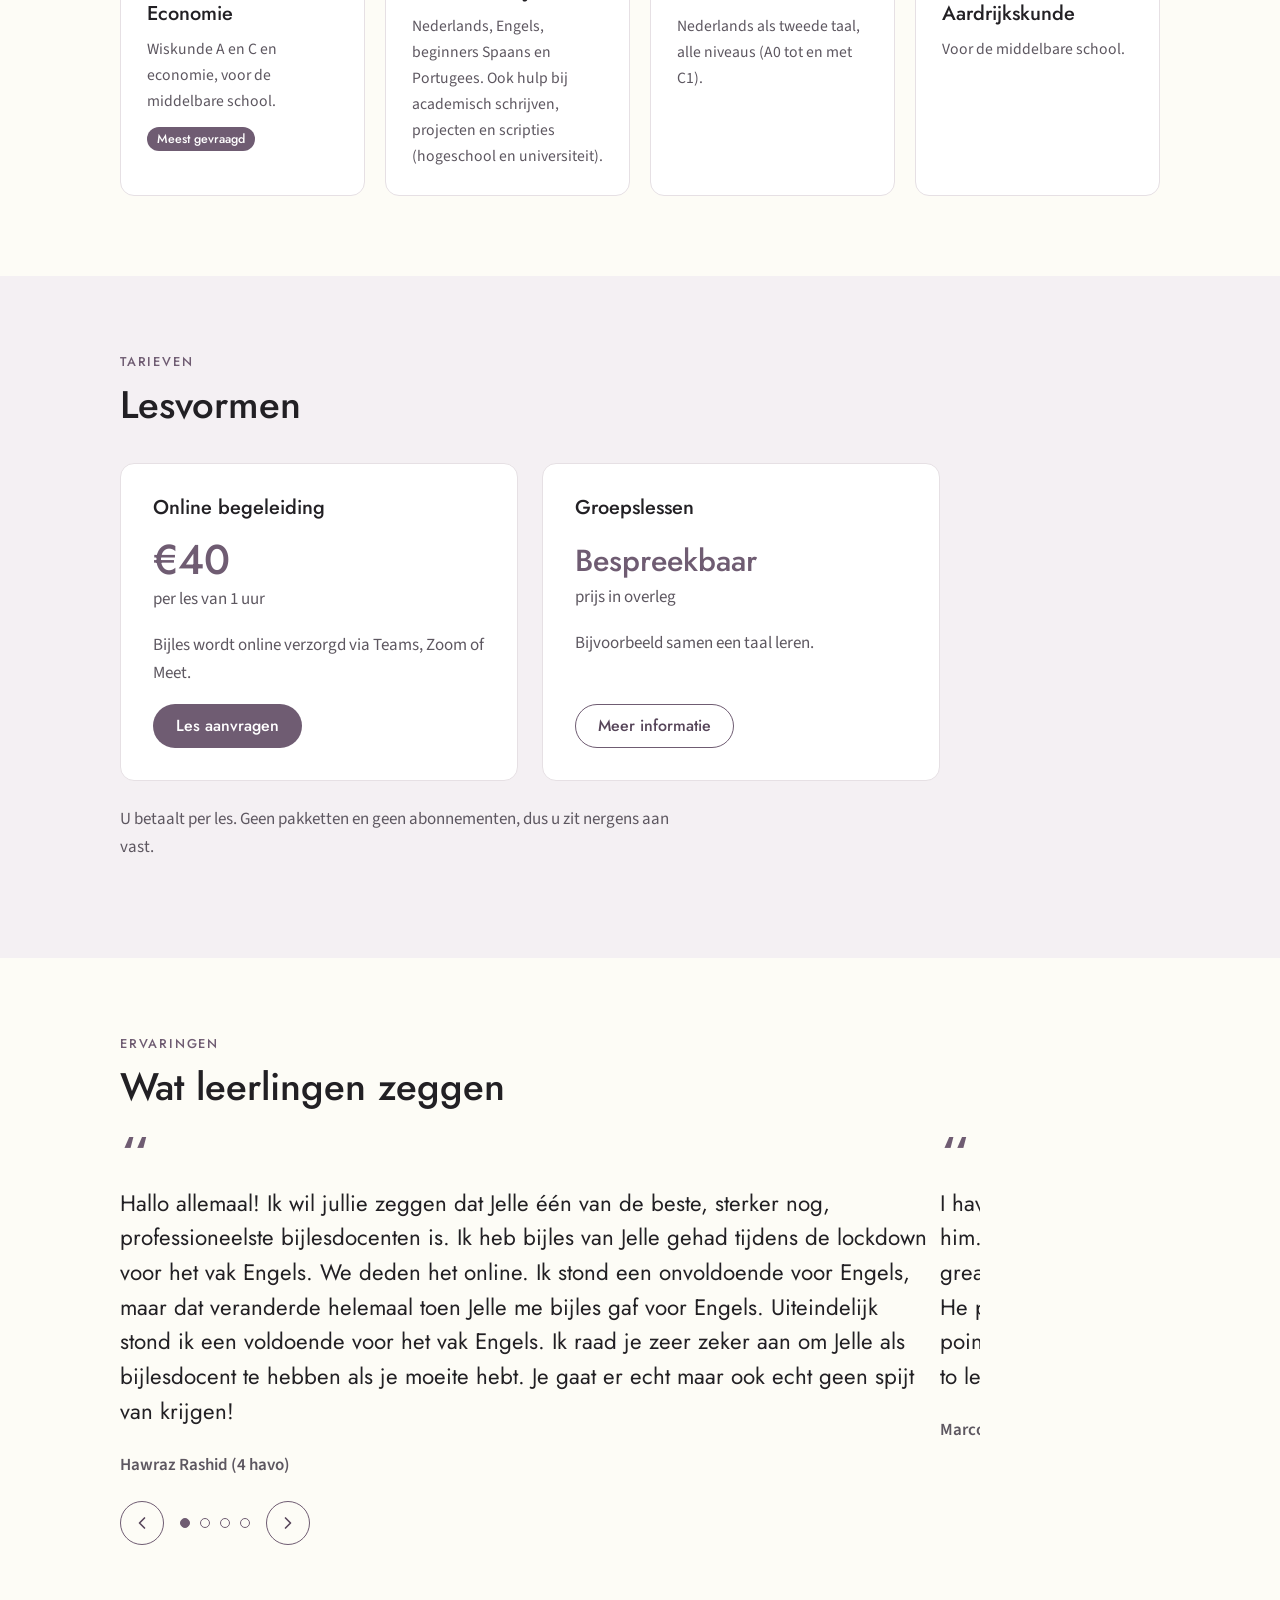
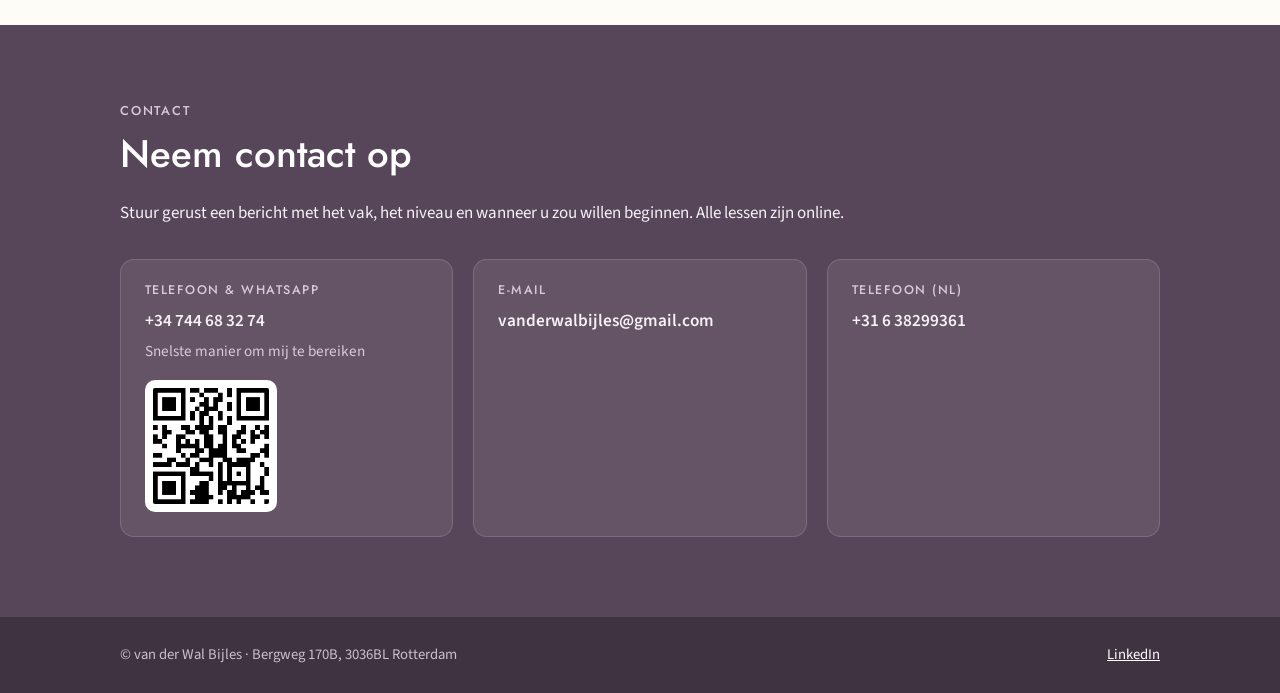
==== commit 291cfc02: "Nieuwe profielfoto" ====
--- a/index.html
+++ b/index.html
@@ -78,7 +78,7 @@
   /* About */
   .about { background: var(--surface); border-block: 1px solid var(--line); }
   .about-grid { display: grid; grid-template-columns: 340px 1fr; gap: 56px; align-items: start; }
-  .portrait { border-radius: var(--radius); aspect-ratio: 1; object-fit: cover; width: 100%; height: auto; }
+  .portrait { border-radius: var(--radius); aspect-ratio: 4 / 5; object-fit: cover; object-position: 50% 30%; width: 100%; height: auto; }
   section[id] { scroll-margin-top: 72px; }
   .price .amount.small { font-size: 1.9rem; padding: 6px 0 3px; }
   .creds { list-style: none; padding: 0; margin: 24px 0; display: grid; gap: 10px; }
@@ -211,7 +211,7 @@
   <!-- About -->
   <section class="about" id="over-mij">
     <div class="wrap about-grid">
-      <img class="portrait" src="img/portret.jpg" alt="Jelle van der Wal" width="800" height="800">
+      <img class="portrait" src="img/portret.jpg" alt="Jelle van der Wal" width="900" height="1352">
       <div>
         <div class="eyebrow">Even voorstellen</div>
         <h2>Jelle van der Wal</h2>
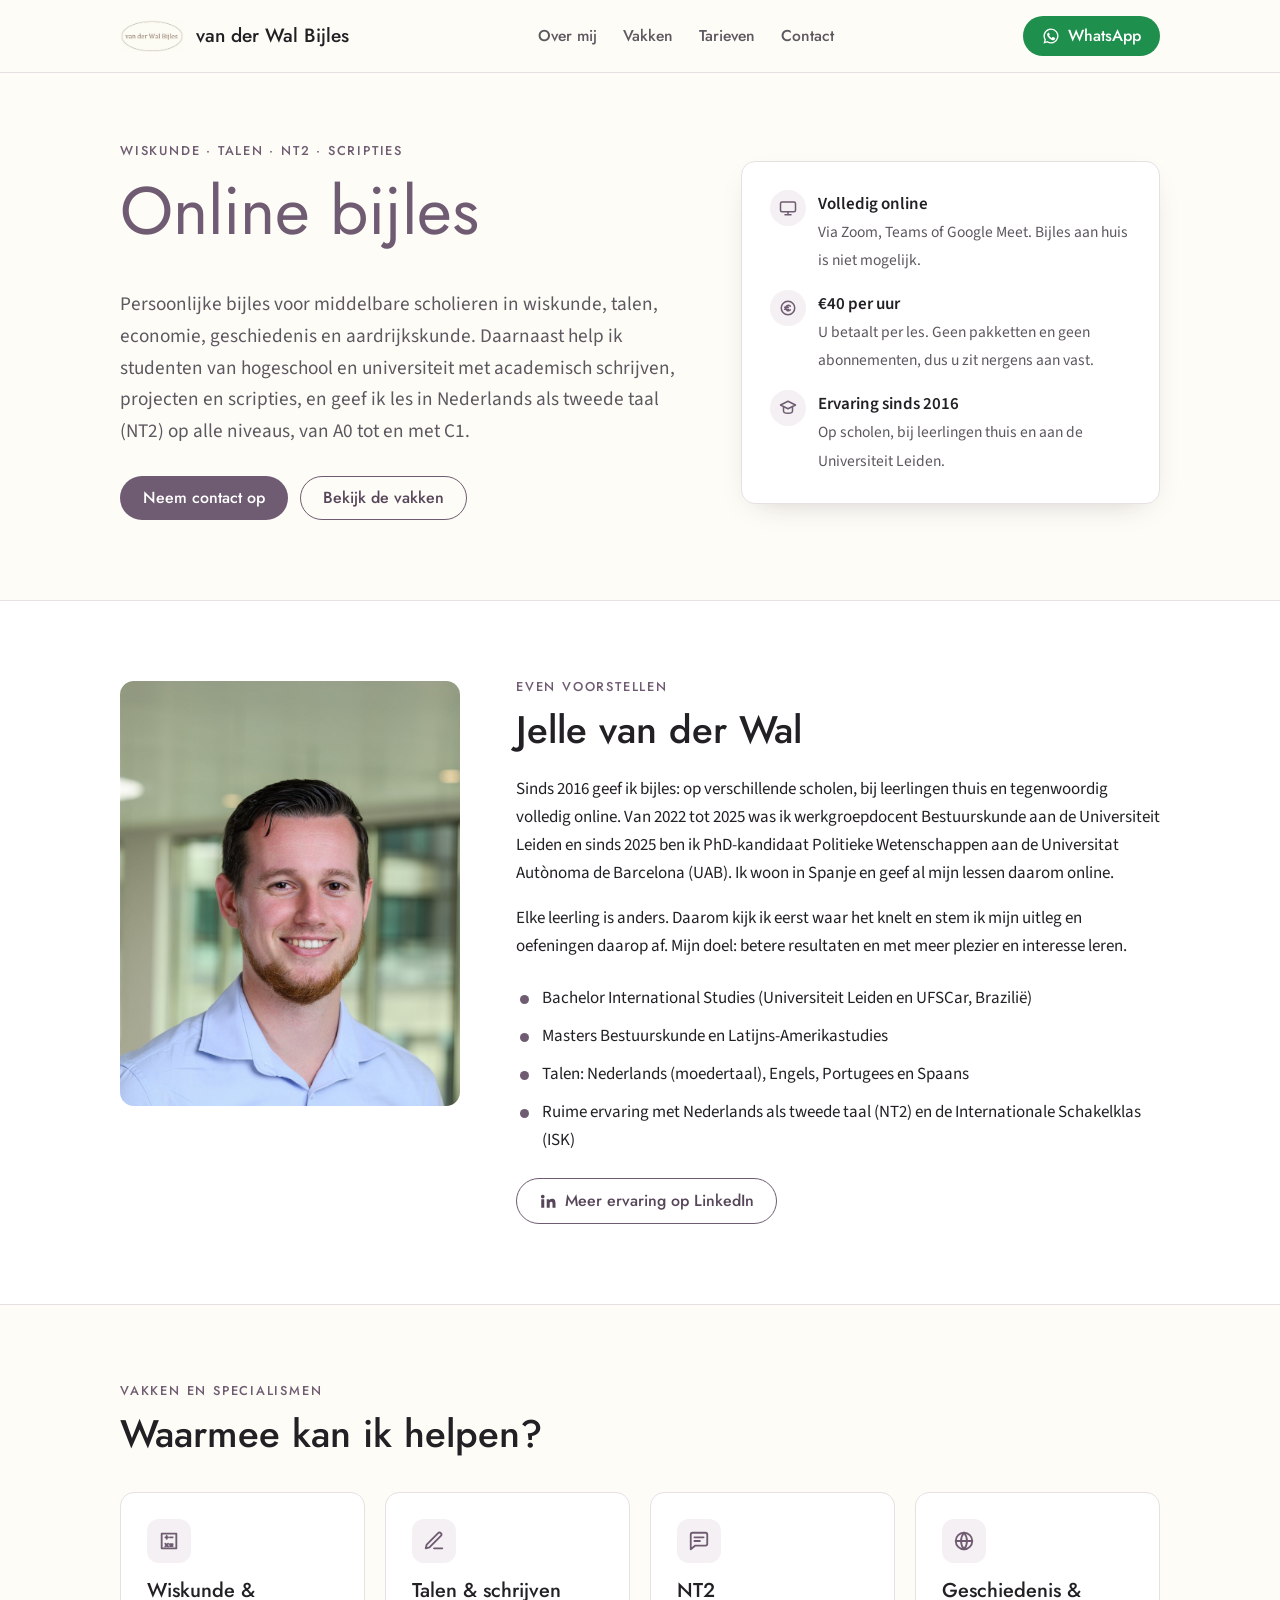
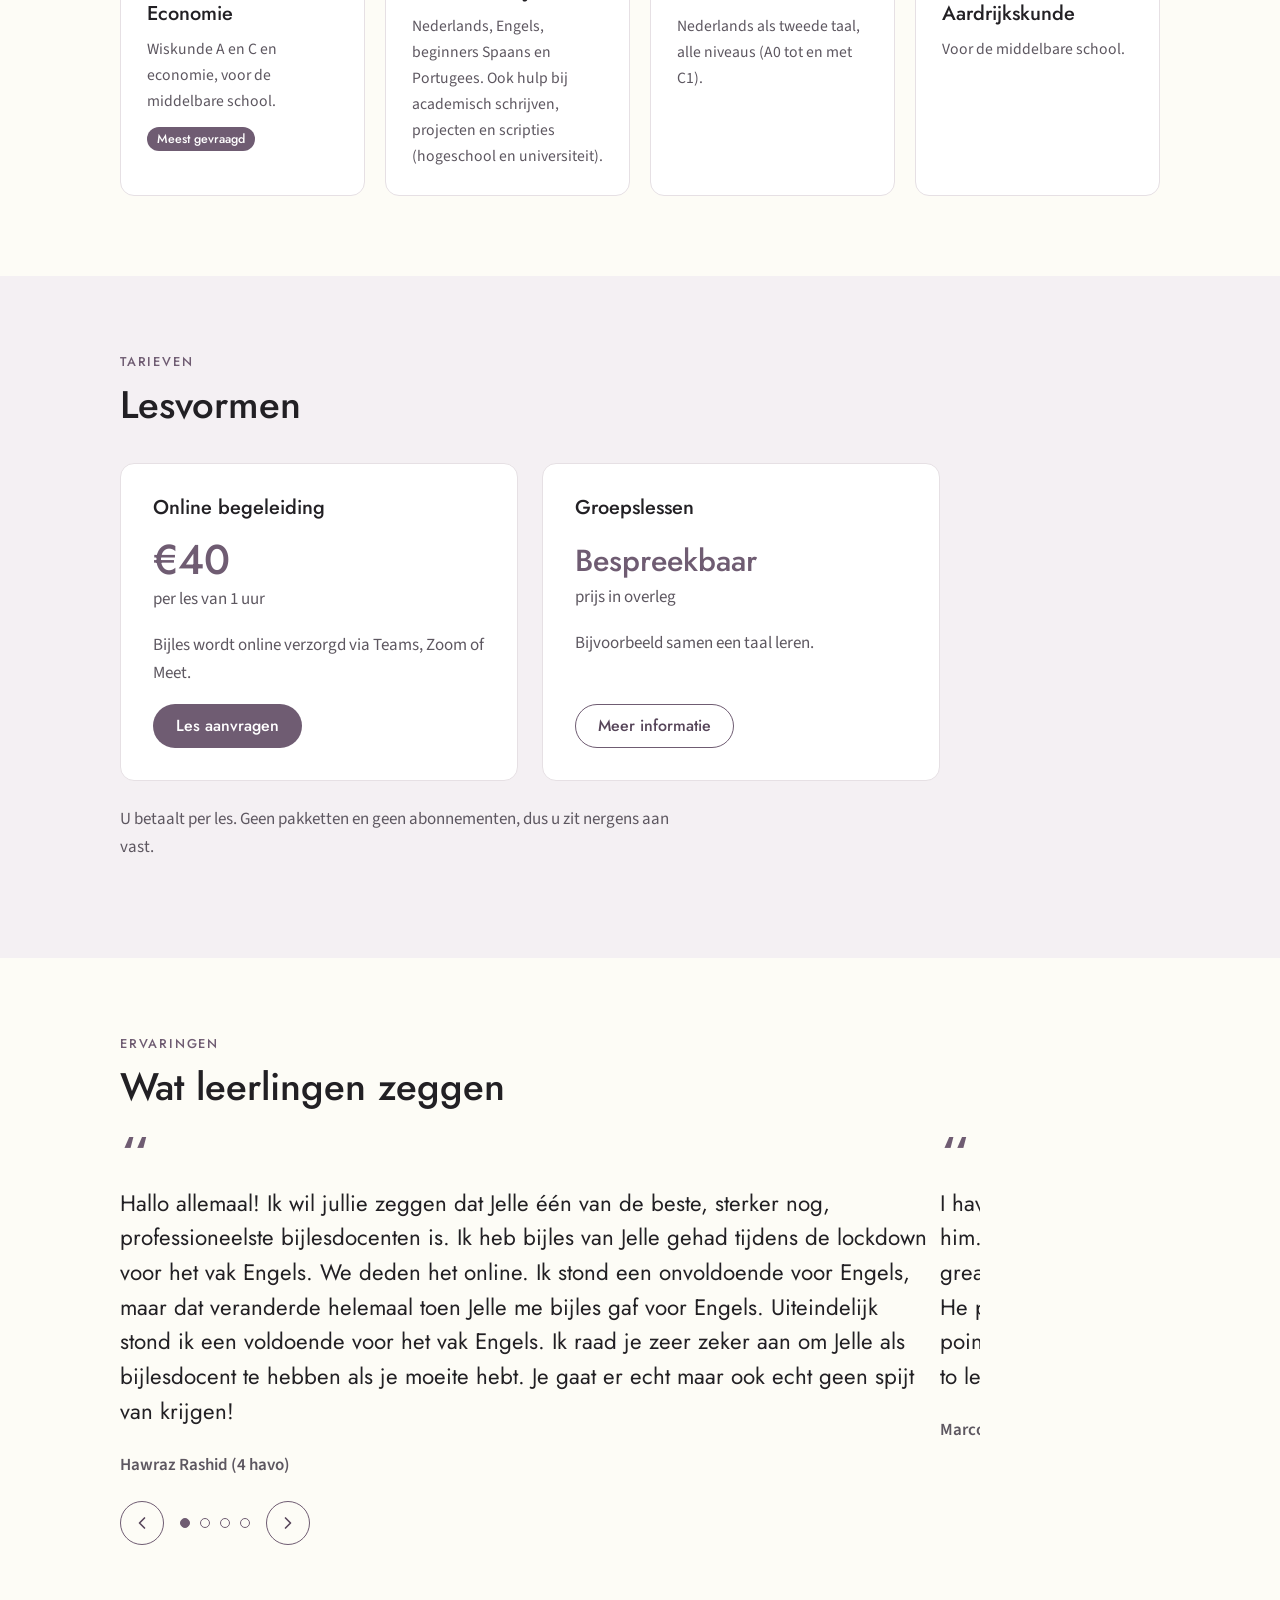
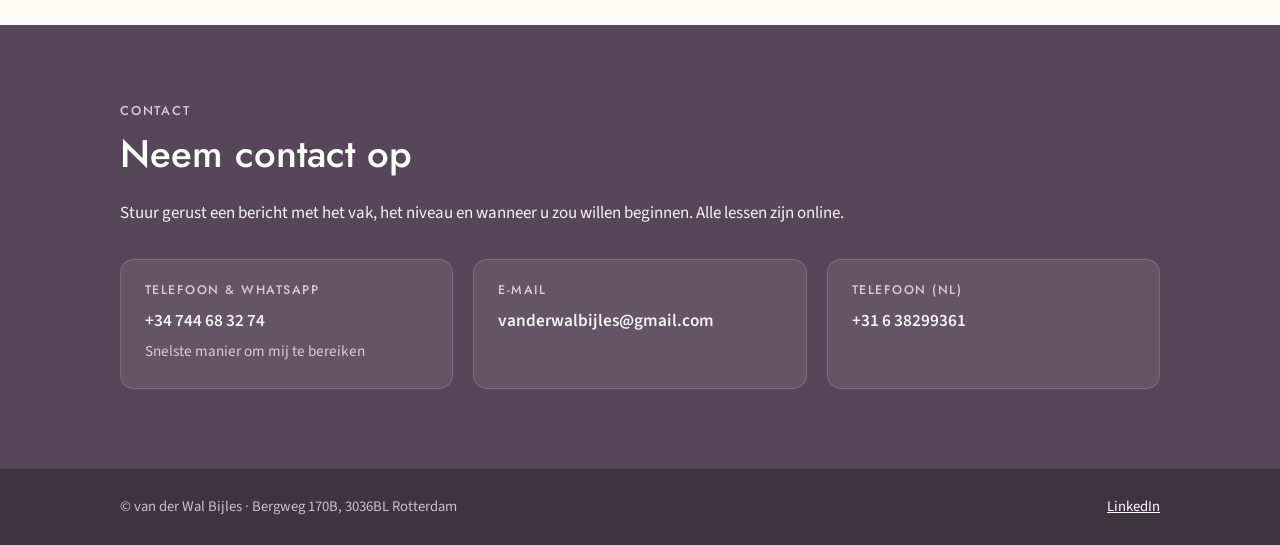
==== commit 4d8a2d1f: "QR-code weg (WhatsApp-knop gaat naar dezelfde link)" ====
--- a/index.html
+++ b/index.html
@@ -119,8 +119,6 @@
   .dots { display: flex; gap: 10px; }
   .dots button { width: 10px; height: 10px; border-radius: 50%; border: 1.5px solid var(--accent); background: transparent; padding: 0; cursor: pointer; }
   .dots button[aria-current="true"] { background: var(--accent); }
-  .qr { margin-top: 16px; width: 132px; height: auto; background: #fff; padding: 8px; border-radius: 10px; }
-
   /* Contact */
   .contact { background: var(--accent-dark); color: #f6f1f5; }
   .contact h2 { color: #fff; }
@@ -330,9 +328,7 @@
         <a class="c-item" href="https://wa.me/34744683274">
           <small>Telefoon &amp; WhatsApp</small>
           <strong>+34 744 68 32 74</strong>
-          <span>Snelste manier om mij te bereiken</span>
-          <img class="qr" src="img/qr-whatsapp.png" alt="QR-code om WhatsApp te openen met +34 744 68 32 74" width="400" height="400">
-        </a>
+          <span>Snelste manier om mij te bereiken</span>        </a>
         <a class="c-item" href="mailto:vanderwalbijles@gmail.com">
           <small>E-mail</small>
           <strong>vanderwalbijles@gmail.com</strong>
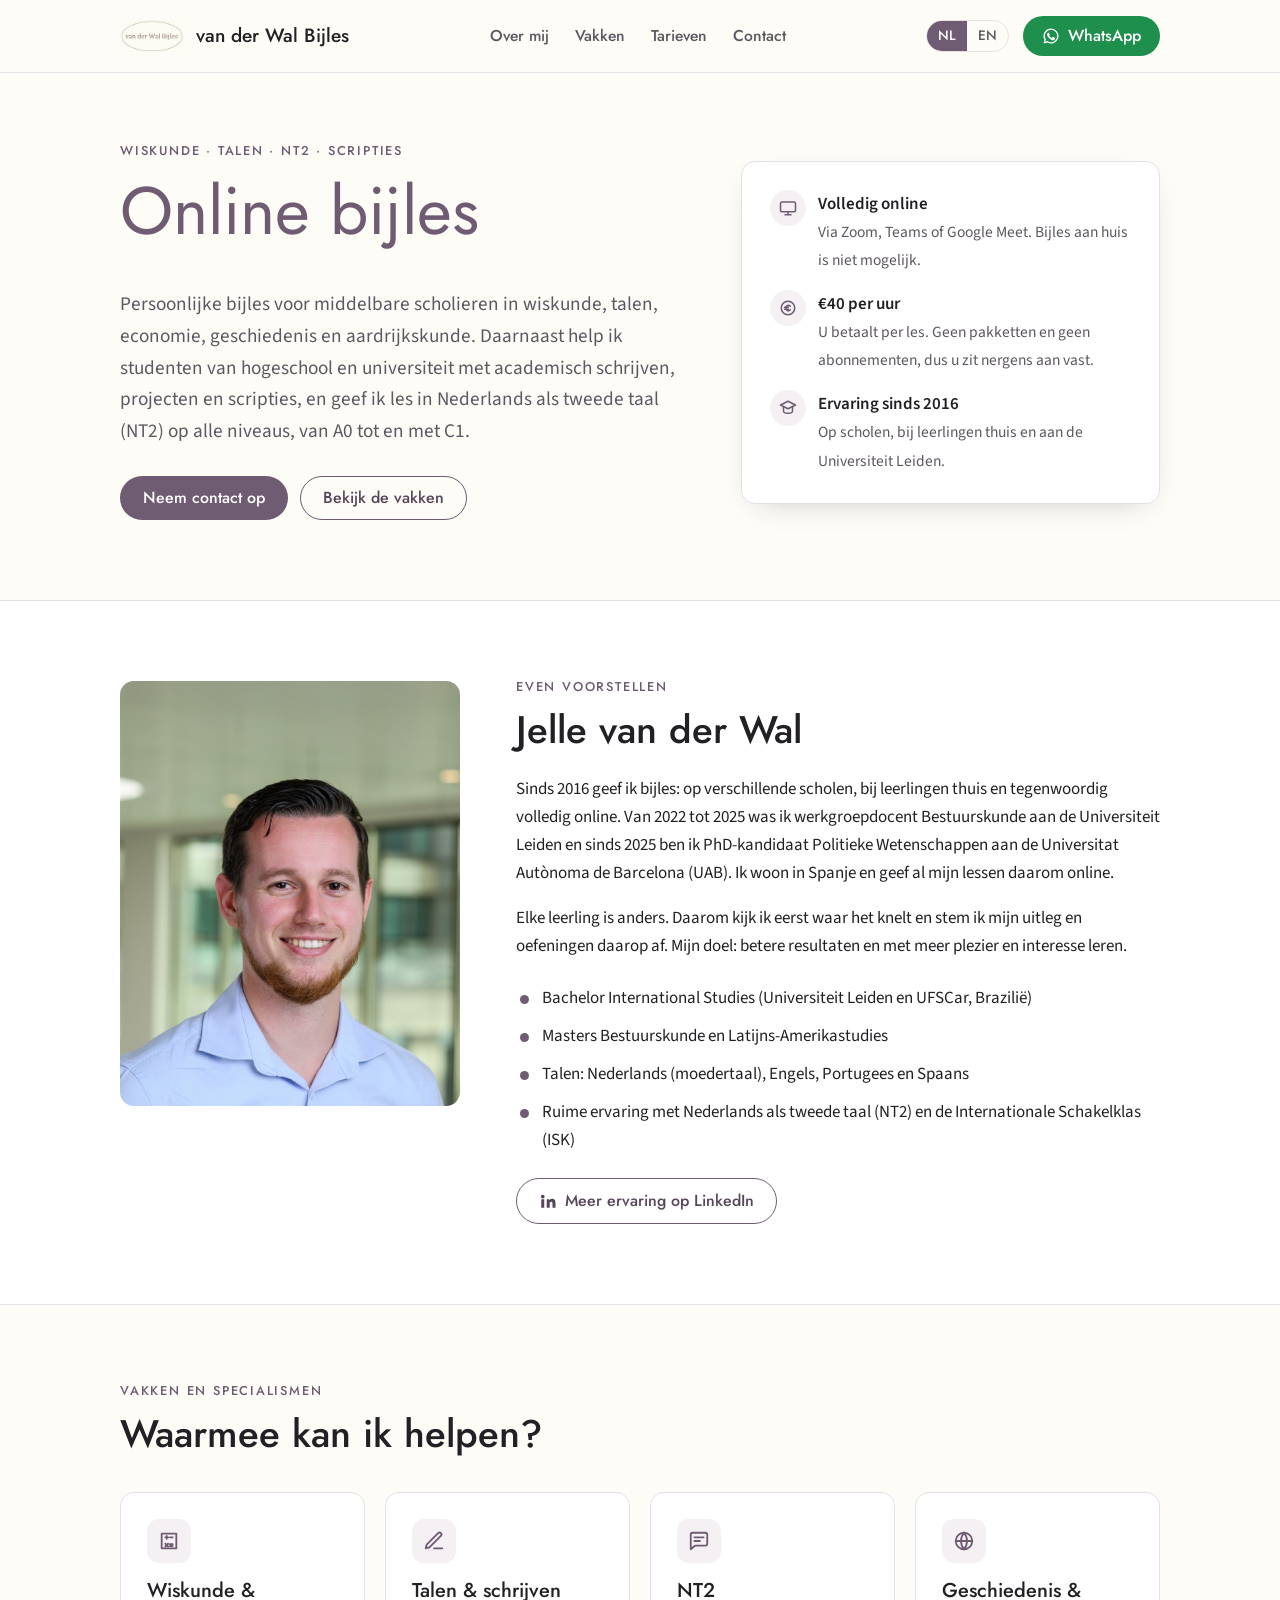
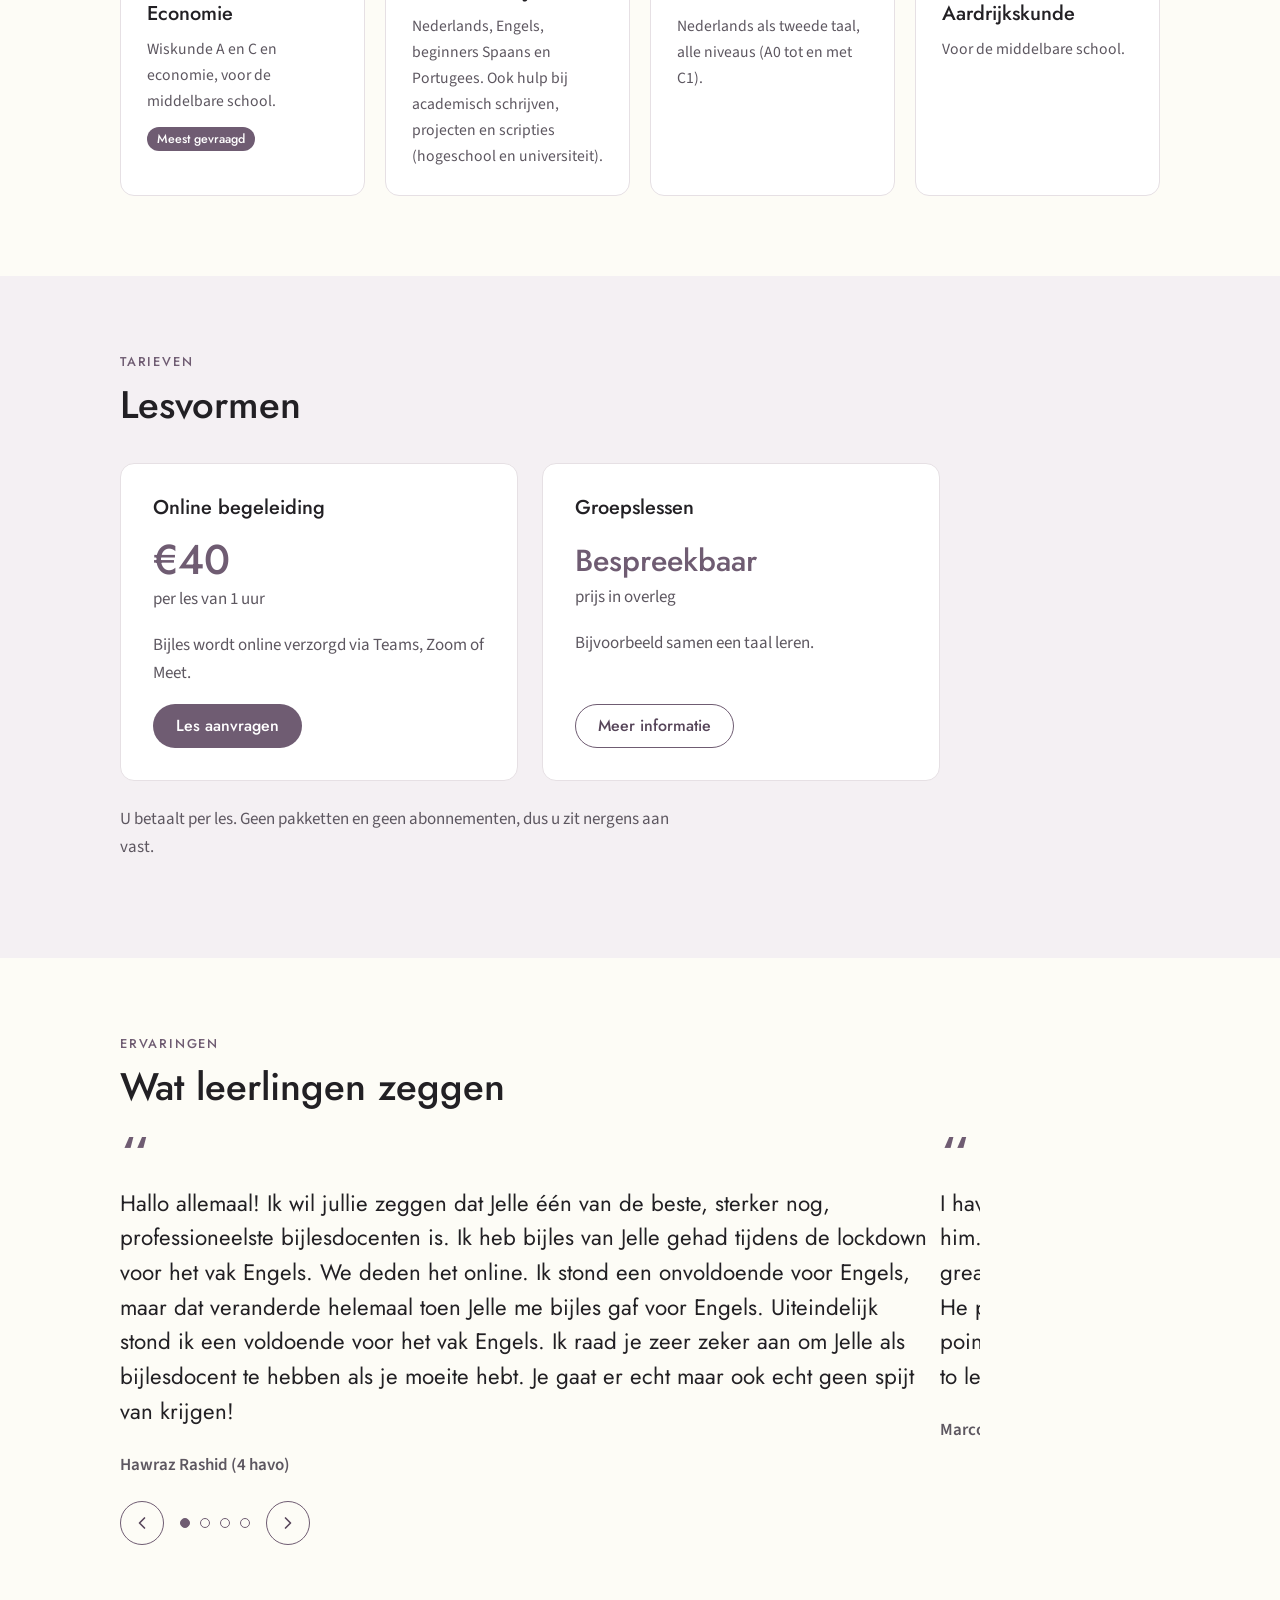
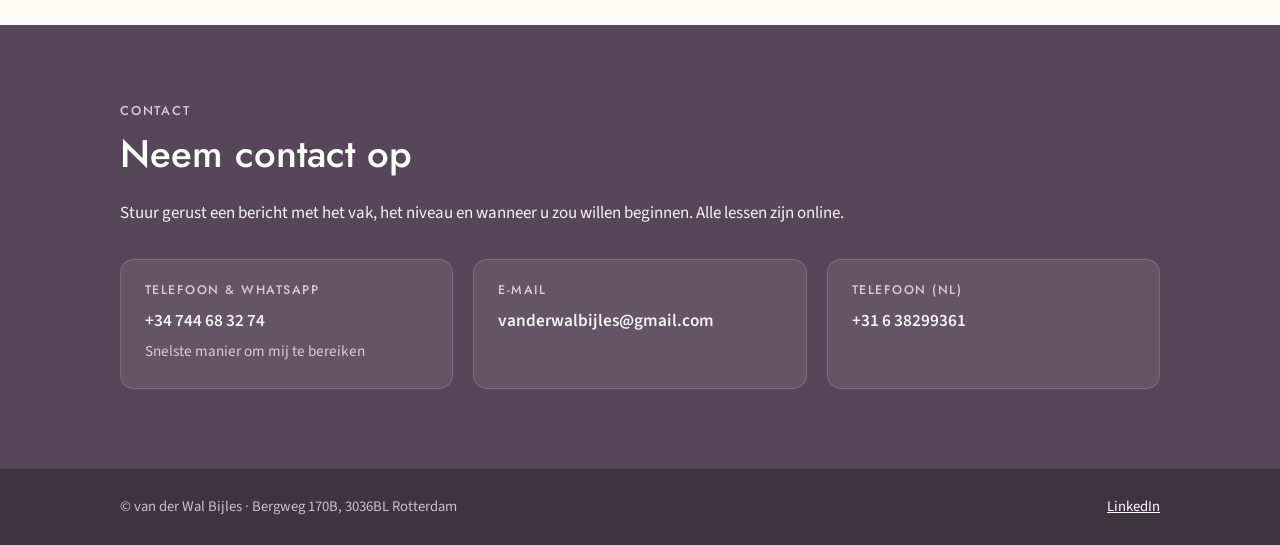
==== commit b8bd735c: "Engelse versie van de site (/en/) met NL | EN-schakelaar CSS en slider-script verplaatst naar css/st" ====
--- a/index.html
+++ b/index.html
@@ -5,155 +5,12 @@
 <meta name="viewport" content="width=device-width, initial-scale=1">
 <title>Online bijles wiskunde, talen en NT2 | van der Wal Bijles</title>
 <meta name="description" content="Persoonlijke online bijles voor middelbare scholieren in wiskunde, talen, economie, geschiedenis en aardrijkskunde. Hulp bij academisch schrijven en scripties, en NT2 op alle niveaus. €40 per uur.">
+<link rel="alternate" hreflang="nl" href="https://jellewvdwal.github.io/bijles/">
+<link rel="alternate" hreflang="en" href="https://jellewvdwal.github.io/bijles/en/">
 <link rel="preconnect" href="https://fonts.googleapis.com">
 <link rel="preconnect" href="https://fonts.gstatic.com" crossorigin>
 <link href="https://fonts.googleapis.com/css2?family=Jost:wght@400;500;600&family=Source+Sans+3:wght@400;600&display=swap" rel="stylesheet">
-<style>
-  :root {
-    --bg: #fdfcf6;
-    --surface: #ffffff;
-    --tint: #f4f0f3;
-    --text: #222024;
-    --muted: #5d5760;
-    --accent: #6f5c72;
-    --accent-dark: #57465a;
-    --line: #e6e0e4;
-    --wa: #1f8f4e;
-    --radius: 14px;
-    --max: 1080px;
-  }
-  * { box-sizing: border-box; }
-  html { scroll-behavior: smooth; }
-  body {
-    margin: 0;
-    background: var(--bg);
-    color: var(--text);
-    font: 400 1.0625rem/1.65 "Source Sans 3", system-ui, sans-serif;
-  }
-  img { max-width: 100%; display: block; }
-  a { color: var(--accent-dark); }
-  h1, h2, h3 { font-family: "Jost", system-ui, sans-serif; font-weight: 500; line-height: 1.15; margin: 0 0 .6em; }
-  h1 { font-size: clamp(2.6rem, 6vw, 4.2rem); color: var(--accent); font-weight: 400; }
-  h2 { font-size: clamp(1.8rem, 3.5vw, 2.4rem); }
-  h3 { font-size: 1.25rem; }
-  p { margin: 0 0 1em; }
-  .wrap { max-width: var(--max); margin: 0 auto; padding: 0 20px; }
-  section { padding: 80px 0; }
-  .eyebrow { font: 500 .8rem/1 "Jost", sans-serif; letter-spacing: .14em; text-transform: uppercase; color: var(--accent); margin-bottom: 14px; }
-
-  /* Buttons */
-  .btn { display: inline-flex; align-items: center; gap: 8px; padding: 13px 22px; border-radius: 999px; font: 500 1rem/1 "Jost", sans-serif; text-decoration: none; border: 1.5px solid transparent; transition: background .15s, color .15s; }
-  .btn-primary { background: var(--accent); color: #fff; }
-  .btn-primary:hover { background: var(--accent-dark); }
-  .btn-ghost { border-color: var(--accent); color: var(--accent-dark); }
-  .btn-ghost:hover { background: var(--tint); }
-  .btn-wa { background: var(--wa); color: #fff; }
-  .btn-wa:hover { background: #17733e; }
-  .btn svg { width: 18px; height: 18px; flex: none; }
-
-  /* Header */
-  header { position: sticky; top: 0; z-index: 10; background: rgba(253,252,246,.94); backdrop-filter: blur(6px); border-bottom: 1px solid var(--line); }
-  .nav { display: flex; align-items: center; justify-content: space-between; gap: 16px; height: 72px; }
-  .brand { display: flex; align-items: center; gap: 12px; text-decoration: none; color: var(--text); font: 500 1.2rem/1 "Jost", sans-serif; }
-  .brand img { width: 64px; height: auto; border-radius: 6px; }
-  .nav ul { display: flex; gap: 26px; list-style: none; margin: 0; padding: 0; }
-  .nav ul a { text-decoration: none; color: var(--muted); font: 500 .98rem/1 "Jost", sans-serif; }
-  .nav ul a:hover { color: var(--accent-dark); }
-  .nav .btn { padding: 10px 18px; }
-
-  /* Hero */
-  .hero { padding: 72px 0 80px; }
-  .hero-grid { display: grid; grid-template-columns: 1.35fr 1fr; gap: 56px; align-items: center; }
-  .hero .lead { font-size: 1.2rem; color: var(--muted); max-width: 56ch; }
-  .hero .actions { display: flex; flex-wrap: wrap; gap: 12px; margin-top: 28px; }
-  .facts { background: var(--surface); border: 1px solid var(--line); border-radius: var(--radius); padding: 28px; box-shadow: 0 10px 30px -18px rgba(60,40,60,.35); }
-  .facts h3 { margin-bottom: 18px; }
-  .facts ul { list-style: none; margin: 0; padding: 0; display: grid; gap: 16px; }
-  .facts li { display: grid; grid-template-columns: 36px 1fr; gap: 12px; align-items: start; }
-  .facts .ic { width: 36px; height: 36px; border-radius: 50%; background: var(--tint); color: var(--accent); display: grid; place-items: center; }
-  .facts .ic svg { width: 18px; height: 18px; }
-  .facts strong { display: block; font-weight: 600; }
-  .facts span { color: var(--muted); font-size: .97rem; }
-
-  /* About */
-  .about { background: var(--surface); border-block: 1px solid var(--line); }
-  .about-grid { display: grid; grid-template-columns: 340px 1fr; gap: 56px; align-items: start; }
-  .portrait { border-radius: var(--radius); aspect-ratio: 4 / 5; object-fit: cover; object-position: 50% 30%; width: 100%; height: auto; }
-  section[id] { scroll-margin-top: 72px; }
-  .price .amount.small { font-size: 1.9rem; padding: 6px 0 3px; }
-  .creds { list-style: none; padding: 0; margin: 24px 0; display: grid; gap: 10px; }
-  .creds li { padding-left: 26px; position: relative; }
-  .creds li::before { content: ""; position: absolute; left: 4px; top: .62em; width: 9px; height: 9px; border-radius: 50%; background: var(--accent); }
-
-  /* Subjects */
-  .cards { display: grid; grid-template-columns: repeat(4, 1fr); gap: 20px; margin-top: 36px; }
-  .card { background: var(--surface); border: 1px solid var(--line); border-radius: var(--radius); padding: 26px; }
-  .card .ic { width: 44px; height: 44px; border-radius: 12px; background: var(--tint); color: var(--accent); display: grid; place-items: center; margin-bottom: 16px; }
-  .card .ic svg { width: 22px; height: 22px; }
-  .card p { color: var(--muted); margin: 0; font-size: .98rem; }
-  .tag { display: inline-block; margin-top: 12px; font: 500 .78rem/1 "Jost", sans-serif; background: var(--accent); color: #fff; padding: 6px 10px; border-radius: 999px; }
-
-  /* Pricing */
-  .pricing { background: var(--tint); }
-  .price-grid { display: grid; grid-template-columns: repeat(2, 1fr); gap: 24px; margin-top: 36px; max-width: 820px; }
-  .price { background: var(--surface); border-radius: var(--radius); padding: 32px; border: 1px solid var(--line); display: flex; flex-direction: column; }
-  .price .amount { font: 500 2.6rem/1 "Jost", sans-serif; color: var(--accent); margin: 8px 0 4px; }
-  .price .unit { color: var(--muted); margin-bottom: 18px; }
-  .price p { color: var(--muted); }
-  .price .btn { margin-top: auto; align-self: flex-start; }
-  .note { margin-top: 24px; color: var(--muted); max-width: 70ch; }
-
-  /* Testimonial */
-  blockquote { margin: 0; max-width: 820px; }
-  blockquote p { font: 400 clamp(1.15rem, 2.2vw, 1.4rem)/1.55 "Jost", sans-serif; color: var(--text); }
-  blockquote p::before { content: "\201C"; display: block; font-size: 4rem; line-height: .6; color: var(--accent); margin-bottom: 10px; }
-  blockquote footer { color: var(--muted); font-weight: 600; }
-  .slider { max-width: 860px; margin-top: 28px; }
-  .slides { display: flex; overflow-x: auto; scroll-snap-type: x mandatory; scrollbar-width: none; scroll-behavior: smooth; }
-  .slides::-webkit-scrollbar { display: none; }
-  .slide { flex: 0 0 100%; scroll-snap-align: start; padding-right: 8px; }
-  .slider-nav { display: flex; align-items: center; gap: 16px; margin-top: 22px; }
-  .arrow { width: 44px; height: 44px; border-radius: 50%; border: 1.5px solid var(--accent); background: transparent; color: var(--accent-dark); display: grid; place-items: center; cursor: pointer; }
-  .arrow:hover { background: var(--tint); }
-  .arrow svg { width: 20px; height: 20px; }
-  .dots { display: flex; gap: 10px; }
-  .dots button { width: 10px; height: 10px; border-radius: 50%; border: 1.5px solid var(--accent); background: transparent; padding: 0; cursor: pointer; }
-  .dots button[aria-current="true"] { background: var(--accent); }
-  /* Contact */
-  .contact { background: var(--accent-dark); color: #f6f1f5; }
-  .contact h2 { color: #fff; }
-  .contact .eyebrow { color: #d9c9dc; }
-  .contact-grid { display: grid; grid-template-columns: repeat(3, 1fr); gap: 20px; margin-top: 32px; }
-  .c-item { background: rgba(255,255,255,.08); border: 1px solid rgba(255,255,255,.14); border-radius: var(--radius); padding: 24px; text-decoration: none; color: inherit; display: block; transition: background .15s; }
-  a.c-item:hover { background: rgba(255,255,255,.14); }
-  .c-item small { display: block; font: 500 .78rem/1 "Jost", sans-serif; letter-spacing: .12em; text-transform: uppercase; color: #d9c9dc; margin-bottom: 10px; }
-  .c-item strong { font-weight: 600; font-size: 1.08rem; word-break: break-word; }
-  .c-item span { display: block; color: #d9c9dc; font-size: .95rem; margin-top: 4px; }
-  footer.site { background: #3f3241; color: #cbbfcd; padding: 26px 0; font-size: .92rem; }
-  footer.site .wrap { display: flex; justify-content: space-between; gap: 16px; flex-wrap: wrap; }
-  footer.site a { color: #fff; }
-
-  /* Responsive */
-  @media (max-width: 960px) {
-    .cards { grid-template-columns: repeat(2, 1fr); }
-    .contact-grid { grid-template-columns: 1fr 1fr; }
-  }
-  @media (max-width: 820px) {
-    .nav ul { display: none; }
-    .hero-grid, .about-grid { grid-template-columns: 1fr; gap: 36px; }
-    .about-grid .portrait { max-width: 280px; }
-    .price-grid { grid-template-columns: 1fr; }
-    section { padding: 60px 0; }
-  }
-  @media (max-width: 560px) {
-    .wrap { padding: 0 16px; }
-    .cards, .contact-grid { grid-template-columns: 1fr; }
-    .brand span { font-size: 1.05rem; }
-    .brand img { width: 52px; }
-    .nav .btn span { display: none; }
-    .hero { padding-top: 48px; }
-  }
-</style>
+<link rel="stylesheet" href="css/style.css">
 </head>
 <body>
 
@@ -166,10 +23,16 @@
       <li><a href="#tarieven">Tarieven</a></li>
       <li><a href="#contact">Contact</a></li>
     </ul>
+    <div class="nav-right">
+    <nav class="lang" aria-label="Taal / Language">
+      <span aria-current="page" lang="nl">NL</span>
+      <a href="en/" lang="en" hreflang="en">EN</a>
+    </nav>
     <a class="btn btn-wa" href="https://wa.me/34744683274" aria-label="WhatsApp">
       <svg viewBox="0 0 24 24" fill="currentColor" aria-hidden="true"><path d="M12 2a10 10 0 0 0-8.6 15.1L2 22l5-1.3A10 10 0 1 0 12 2Zm0 18.2a8.2 8.2 0 0 1-4.2-1.2l-.3-.2-3 .8.8-2.9-.2-.3A8.2 8.2 0 1 1 12 20.2Zm4.5-6.1c-.2-.1-1.5-.7-1.7-.8-.2-.1-.4-.1-.6.1l-.8 1c-.1.2-.3.2-.5.1a6.7 6.7 0 0 1-3.3-2.9c-.2-.4.2-.4.7-1.3.1-.2 0-.3 0-.4l-.8-1.8c-.2-.5-.4-.4-.6-.4h-.5a1 1 0 0 0-.7.3 3 3 0 0 0-.9 2.2 5.2 5.2 0 0 0 1.1 2.7 11.8 11.8 0 0 0 4.5 4c1.7.7 2.3.8 3.2.6.5-.1 1.5-.6 1.7-1.2.2-.6.2-1.1.2-1.2-.1-.1-.3-.2-.5-.3Z"/></svg>
       <span>WhatsApp</span>
     </a>
+    </div>
   </div>
 </header>
 
@@ -350,47 +213,6 @@
   </div>
 </footer>
 
-<script>
-(function () {
-  var track = document.getElementById('slides');
-  var slides = track.querySelectorAll('.slide');
-  var dots = document.getElementById('dots');
-  var current = 0, timer;
-  slides.forEach(function (_, i) {
-    var b = document.createElement('button');
-    b.type = 'button';
-    b.setAttribute('aria-label', 'Beoordeling ' + (i + 1));
-    b.addEventListener('click', function () { go(i); restart(); });
-    dots.appendChild(b);
-  });
-  function mark(i) {
-    current = i;
-    dots.querySelectorAll('button').forEach(function (d, j) { d.setAttribute('aria-current', j === i ? 'true' : 'false'); });
-  }
-  function go(i) {
-    i = (i + slides.length) % slides.length;
-    track.scrollTo({ left: slides[i].offsetLeft - track.offsetLeft, behavior: 'smooth' });
-    mark(i);
-  }
-  track.addEventListener('scroll', function () {
-    var i = Math.round(track.scrollLeft / track.clientWidth);
-    if (i !== current) mark(i);
-  }, { passive: true });
-  document.getElementById('prev').addEventListener('click', function () { go(current - 1); restart(); });
-  document.getElementById('next').addEventListener('click', function () { go(current + 1); restart(); });
-  function restart() {
-    clearInterval(timer);
-    if (!window.matchMedia('(prefers-reduced-motion: reduce)').matches) {
-      timer = setInterval(function () { go(current + 1); }, 9000);
-    }
-  }
-  var slider = track.parentElement;
-  slider.addEventListener('mouseenter', function () { clearInterval(timer); });
-  slider.addEventListener('mouseleave', restart);
-  slider.addEventListener('focusin', function () { clearInterval(timer); });
-  mark(0);
-  restart();
-})();
-</script>
+<script src="js/reviews.js"></script>
 </body>
 </html>
--- a/css/style.css
+++ b/css/style.css
@@ -0,0 +1,151 @@
+  :root {
+    --bg: #fdfcf6;
+    --surface: #ffffff;
+    --tint: #f4f0f3;
+    --text: #222024;
+    --muted: #5d5760;
+    --accent: #6f5c72;
+    --accent-dark: #57465a;
+    --line: #e6e0e4;
+    --wa: #1f8f4e;
+    --radius: 14px;
+    --max: 1080px;
+  }
+  * { box-sizing: border-box; }
+  html { scroll-behavior: smooth; }
+  body {
+    margin: 0;
+    background: var(--bg);
+    color: var(--text);
+    font: 400 1.0625rem/1.65 "Source Sans 3", system-ui, sans-serif;
+  }
+  img { max-width: 100%; display: block; }
+  a { color: var(--accent-dark); }
+  h1, h2, h3 { font-family: "Jost", system-ui, sans-serif; font-weight: 500; line-height: 1.15; margin: 0 0 .6em; }
+  h1 { font-size: clamp(2.6rem, 6vw, 4.2rem); color: var(--accent); font-weight: 400; }
+  h2 { font-size: clamp(1.8rem, 3.5vw, 2.4rem); }
+  h3 { font-size: 1.25rem; }
+  p { margin: 0 0 1em; }
+  .wrap { max-width: var(--max); margin: 0 auto; padding: 0 20px; }
+  section { padding: 80px 0; }
+  .eyebrow { font: 500 .8rem/1 "Jost", sans-serif; letter-spacing: .14em; text-transform: uppercase; color: var(--accent); margin-bottom: 14px; }
+
+  /* Buttons */
+  .btn { display: inline-flex; align-items: center; gap: 8px; padding: 13px 22px; border-radius: 999px; font: 500 1rem/1 "Jost", sans-serif; text-decoration: none; border: 1.5px solid transparent; transition: background .15s, color .15s; }
+  .btn-primary { background: var(--accent); color: #fff; }
+  .btn-primary:hover { background: var(--accent-dark); }
+  .btn-ghost { border-color: var(--accent); color: var(--accent-dark); }
+  .btn-ghost:hover { background: var(--tint); }
+  .btn-wa { background: var(--wa); color: #fff; }
+  .btn-wa:hover { background: #17733e; }
+  .btn svg { width: 18px; height: 18px; flex: none; }
+
+  /* Header */
+  header { position: sticky; top: 0; z-index: 10; background: rgba(253,252,246,.94); backdrop-filter: blur(6px); border-bottom: 1px solid var(--line); }
+  .nav { display: flex; align-items: center; justify-content: space-between; gap: 16px; height: 72px; }
+  .brand { display: flex; align-items: center; gap: 12px; text-decoration: none; color: var(--text); font: 500 1.2rem/1 "Jost", sans-serif; }
+  .brand img { width: 64px; height: auto; border-radius: 6px; }
+  .nav ul { display: flex; gap: 26px; list-style: none; margin: 0; padding: 0; }
+  .nav ul a { text-decoration: none; color: var(--muted); font: 500 .98rem/1 "Jost", sans-serif; }
+  .nav ul a:hover { color: var(--accent-dark); }
+  .nav .btn { padding: 10px 18px; }
+
+  /* Hero */
+  .hero { padding: 72px 0 80px; }
+  .hero-grid { display: grid; grid-template-columns: 1.35fr 1fr; gap: 56px; align-items: center; }
+  .hero .lead { font-size: 1.2rem; color: var(--muted); max-width: 56ch; }
+  .hero .actions { display: flex; flex-wrap: wrap; gap: 12px; margin-top: 28px; }
+  .facts { background: var(--surface); border: 1px solid var(--line); border-radius: var(--radius); padding: 28px; box-shadow: 0 10px 30px -18px rgba(60,40,60,.35); }
+  .facts h3 { margin-bottom: 18px; }
+  .facts ul { list-style: none; margin: 0; padding: 0; display: grid; gap: 16px; }
+  .facts li { display: grid; grid-template-columns: 36px 1fr; gap: 12px; align-items: start; }
+  .facts .ic { width: 36px; height: 36px; border-radius: 50%; background: var(--tint); color: var(--accent); display: grid; place-items: center; }
+  .facts .ic svg { width: 18px; height: 18px; }
+  .facts strong { display: block; font-weight: 600; }
+  .facts span { color: var(--muted); font-size: .97rem; }
+
+  /* About */
+  .about { background: var(--surface); border-block: 1px solid var(--line); }
+  .about-grid { display: grid; grid-template-columns: 340px 1fr; gap: 56px; align-items: start; }
+  .portrait { border-radius: var(--radius); aspect-ratio: 4 / 5; object-fit: cover; object-position: 50% 30%; width: 100%; height: auto; }
+  section[id] { scroll-margin-top: 72px; }
+  .price .amount.small { font-size: 1.9rem; padding: 6px 0 3px; }
+  .creds { list-style: none; padding: 0; margin: 24px 0; display: grid; gap: 10px; }
+  .creds li { padding-left: 26px; position: relative; }
+  .creds li::before { content: ""; position: absolute; left: 4px; top: .62em; width: 9px; height: 9px; border-radius: 50%; background: var(--accent); }
+
+  /* Subjects */
+  .cards { display: grid; grid-template-columns: repeat(4, 1fr); gap: 20px; margin-top: 36px; }
+  .card { background: var(--surface); border: 1px solid var(--line); border-radius: var(--radius); padding: 26px; }
+  .card .ic { width: 44px; height: 44px; border-radius: 12px; background: var(--tint); color: var(--accent); display: grid; place-items: center; margin-bottom: 16px; }
+  .card .ic svg { width: 22px; height: 22px; }
+  .card p { color: var(--muted); margin: 0; font-size: .98rem; }
+  .tag { display: inline-block; margin-top: 12px; font: 500 .78rem/1 "Jost", sans-serif; background: var(--accent); color: #fff; padding: 6px 10px; border-radius: 999px; }
+
+  /* Pricing */
+  .pricing { background: var(--tint); }
+  .price-grid { display: grid; grid-template-columns: repeat(2, 1fr); gap: 24px; margin-top: 36px; max-width: 820px; }
+  .price { background: var(--surface); border-radius: var(--radius); padding: 32px; border: 1px solid var(--line); display: flex; flex-direction: column; }
+  .price .amount { font: 500 2.6rem/1 "Jost", sans-serif; color: var(--accent); margin: 8px 0 4px; }
+  .price .unit { color: var(--muted); margin-bottom: 18px; }
+  .price p { color: var(--muted); }
+  .price .btn { margin-top: auto; align-self: flex-start; }
+  .note { margin-top: 24px; color: var(--muted); max-width: 70ch; }
+
+  /* Testimonial */
+  blockquote { margin: 0; max-width: 820px; }
+  blockquote p { font: 400 clamp(1.15rem, 2.2vw, 1.4rem)/1.55 "Jost", sans-serif; color: var(--text); }
+  blockquote p::before { content: "\201C"; display: block; font-size: 4rem; line-height: .6; color: var(--accent); margin-bottom: 10px; }
+  blockquote footer { color: var(--muted); font-weight: 600; }
+  .slider { max-width: 860px; margin-top: 28px; }
+  .slides { display: flex; overflow-x: auto; scroll-snap-type: x mandatory; scrollbar-width: none; scroll-behavior: smooth; }
+  .slides::-webkit-scrollbar { display: none; }
+  .slide { flex: 0 0 100%; scroll-snap-align: start; padding-right: 8px; }
+  .slider-nav { display: flex; align-items: center; gap: 16px; margin-top: 22px; }
+  .arrow { width: 44px; height: 44px; border-radius: 50%; border: 1.5px solid var(--accent); background: transparent; color: var(--accent-dark); display: grid; place-items: center; cursor: pointer; }
+  .arrow:hover { background: var(--tint); }
+  .arrow svg { width: 20px; height: 20px; }
+  .dots { display: flex; gap: 10px; }
+  .dots button { width: 10px; height: 10px; border-radius: 50%; border: 1.5px solid var(--accent); background: transparent; padding: 0; cursor: pointer; }
+  .dots button[aria-current="true"] { background: var(--accent); }
+  /* Contact */
+  .contact { background: var(--accent-dark); color: #f6f1f5; }
+  .contact h2 { color: #fff; }
+  .contact .eyebrow { color: #d9c9dc; }
+  .contact-grid { display: grid; grid-template-columns: repeat(3, 1fr); gap: 20px; margin-top: 32px; }
+  .c-item { background: rgba(255,255,255,.08); border: 1px solid rgba(255,255,255,.14); border-radius: var(--radius); padding: 24px; text-decoration: none; color: inherit; display: block; transition: background .15s; }
+  a.c-item:hover { background: rgba(255,255,255,.14); }
+  .c-item small { display: block; font: 500 .78rem/1 "Jost", sans-serif; letter-spacing: .12em; text-transform: uppercase; color: #d9c9dc; margin-bottom: 10px; }
+  .c-item strong { font-weight: 600; font-size: 1.08rem; word-break: break-word; }
+  .c-item span { display: block; color: #d9c9dc; font-size: .95rem; margin-top: 4px; }
+  footer.site { background: #3f3241; color: #cbbfcd; padding: 26px 0; font-size: .92rem; }
+  footer.site .wrap { display: flex; justify-content: space-between; gap: 16px; flex-wrap: wrap; }
+  footer.site a { color: #fff; }
+
+  /* Responsive */
+  @media (max-width: 960px) {
+    .cards { grid-template-columns: repeat(2, 1fr); }
+    .contact-grid { grid-template-columns: 1fr 1fr; }
+  }
+  @media (max-width: 820px) {
+    .nav ul { display: none; }
+    .hero-grid, .about-grid { grid-template-columns: 1fr; gap: 36px; }
+    .about-grid .portrait { max-width: 280px; }
+    .price-grid { grid-template-columns: 1fr; }
+    section { padding: 60px 0; }
+  }
+  @media (max-width: 560px) {
+    .wrap { padding: 0 16px; }
+    .cards, .contact-grid { grid-template-columns: 1fr; }
+    .brand span { font-size: 1.05rem; }
+    .brand img { width: 52px; }
+    .nav .btn span { display: none; }
+    .hero { padding-top: 48px; }
+  }
+
+  /* Language switch */
+  .nav-right { display: flex; align-items: center; gap: 14px; }
+  .lang { display: flex; border: 1.5px solid var(--line); border-radius: 999px; overflow: hidden; font: 500 .85rem/1 "Jost", sans-serif; }
+  .lang a, .lang span { padding: 8px 11px; text-decoration: none; color: var(--muted); }
+  .lang [aria-current="page"] { background: var(--accent); color: #fff; }
+  .lang a:hover { color: var(--accent-dark); background: var(--tint); }
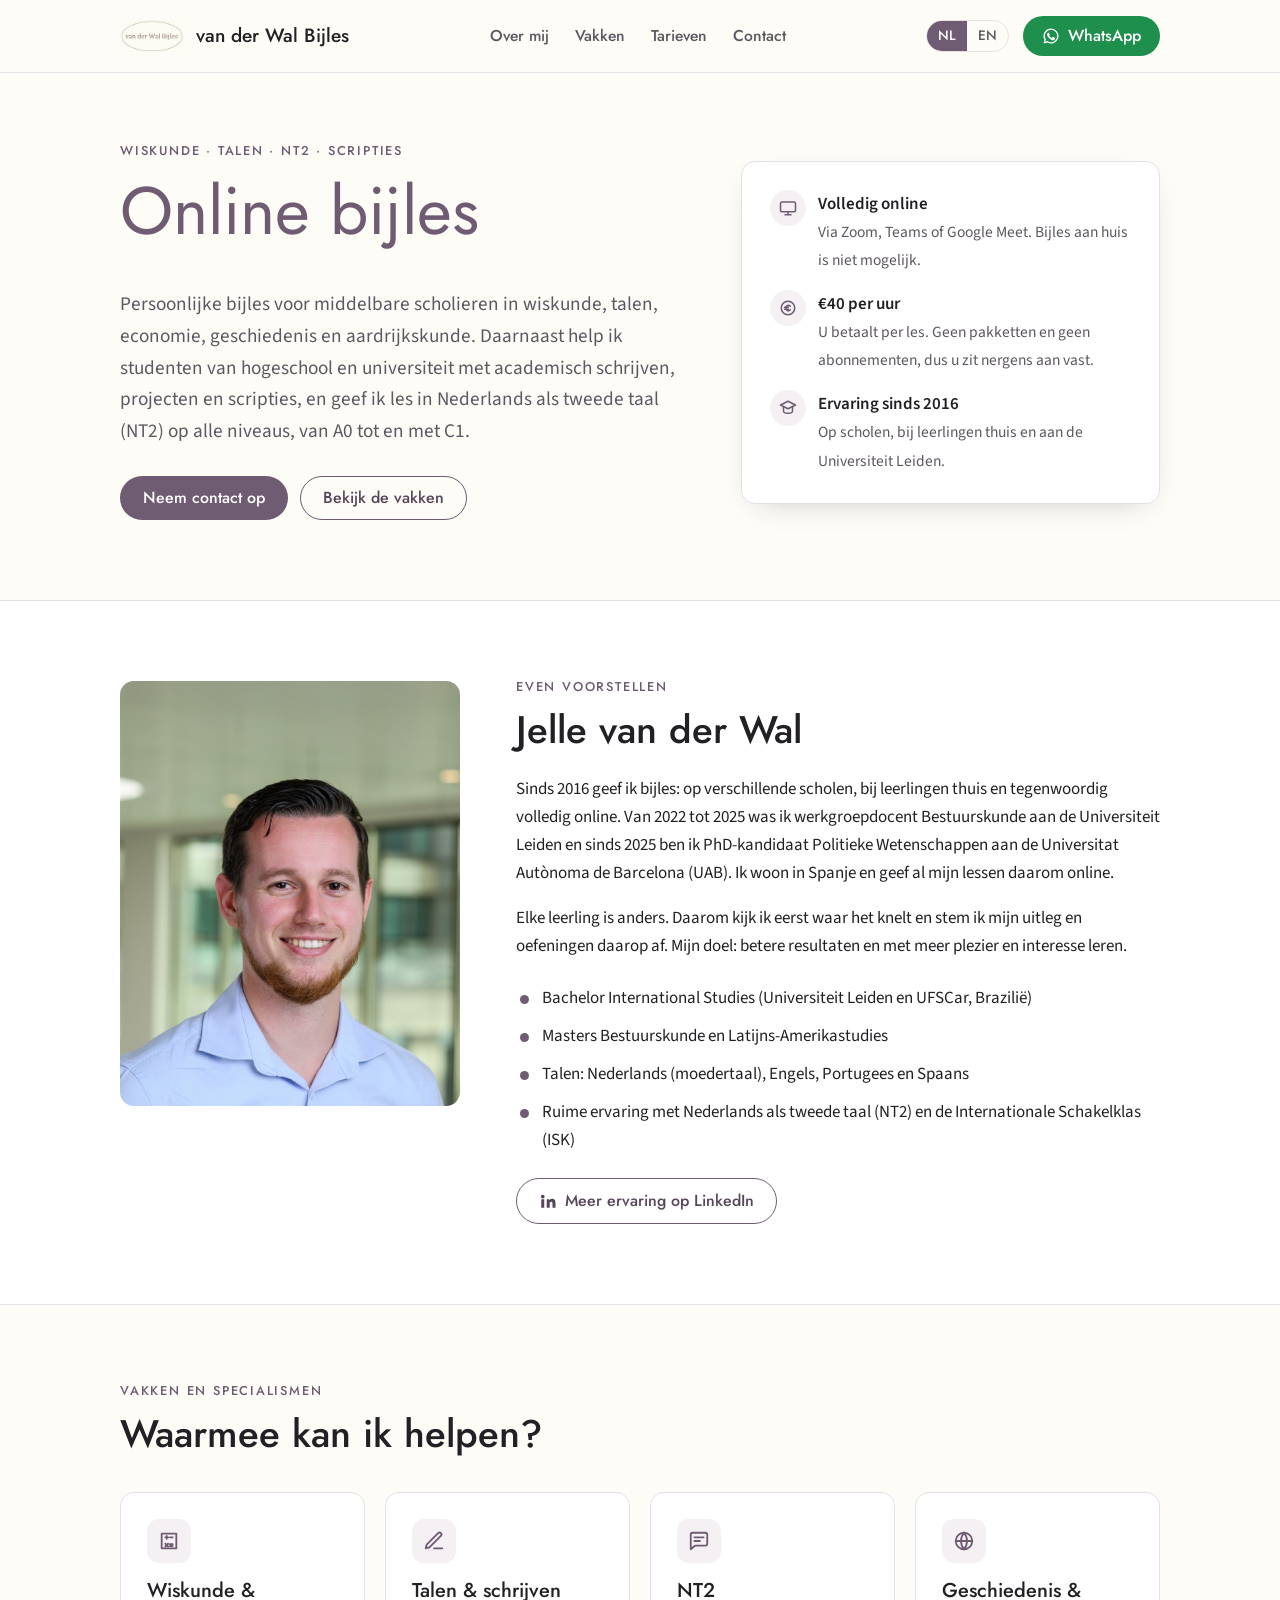
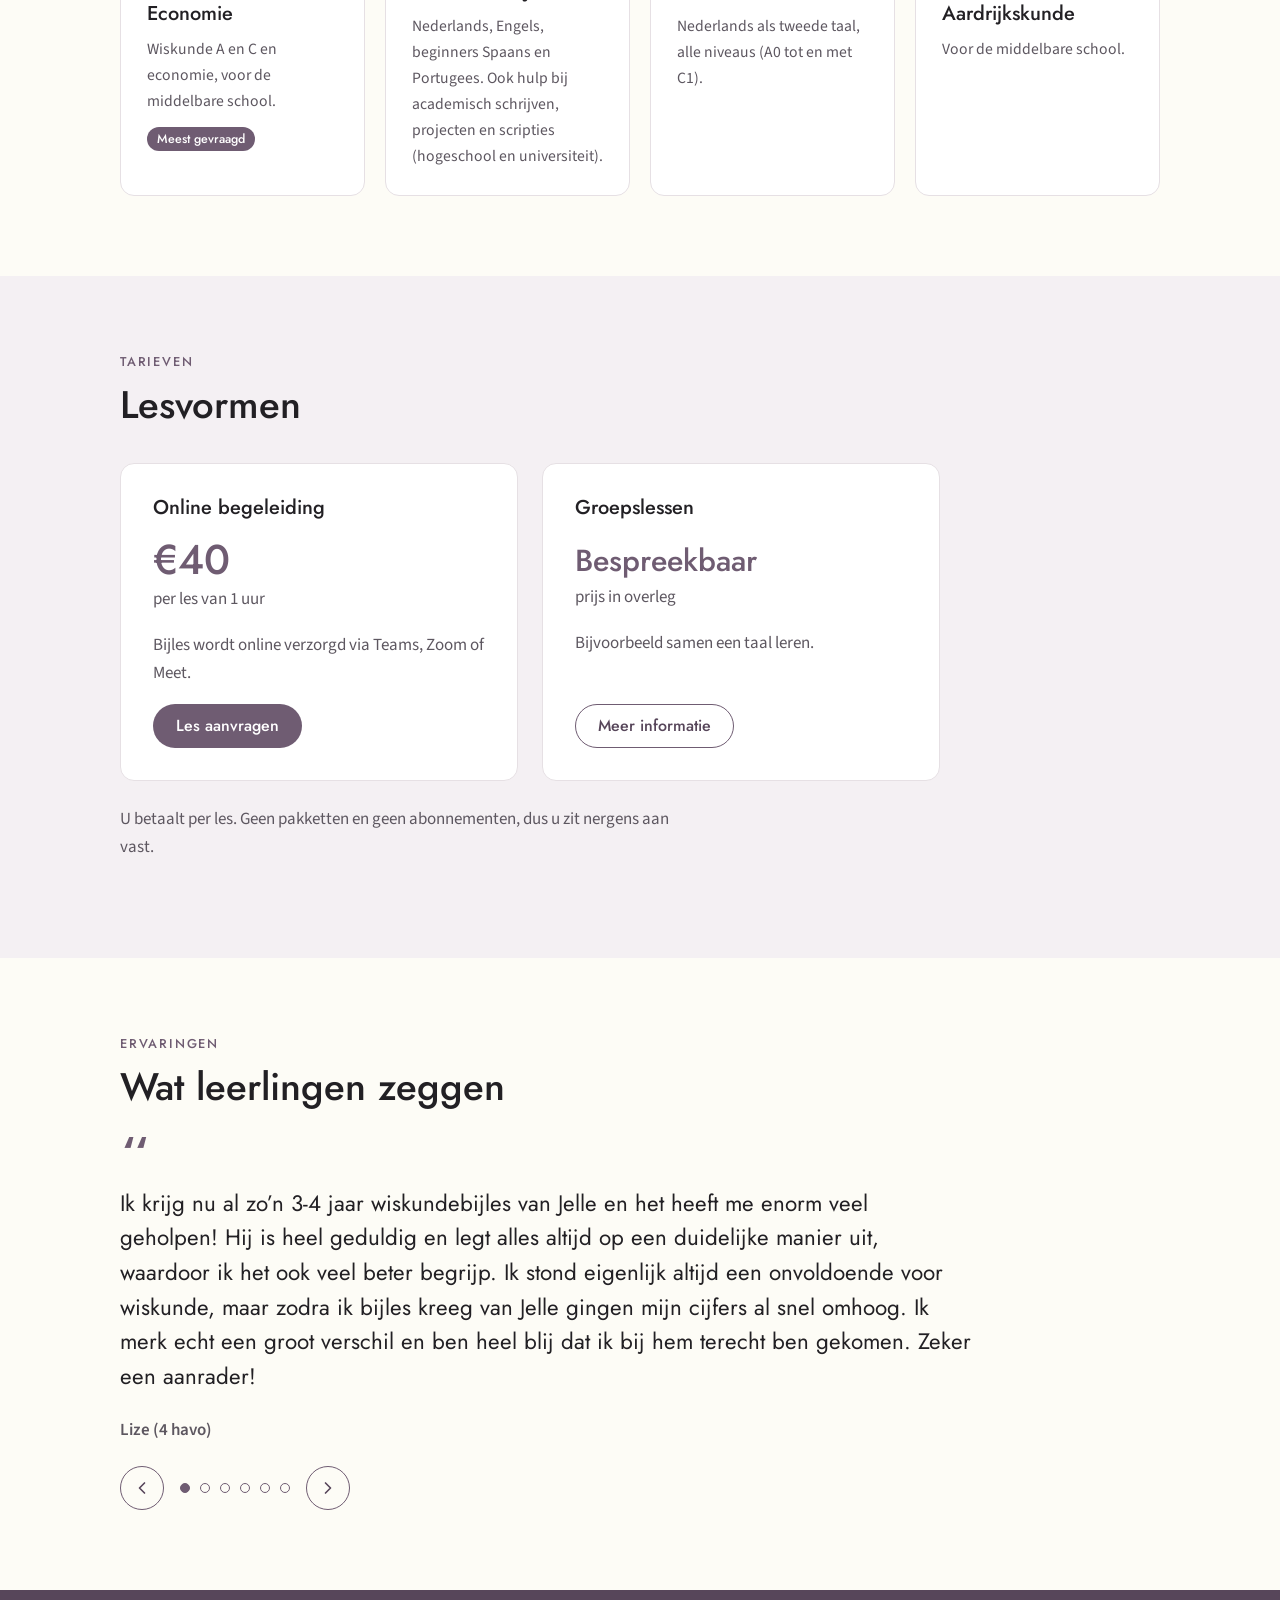
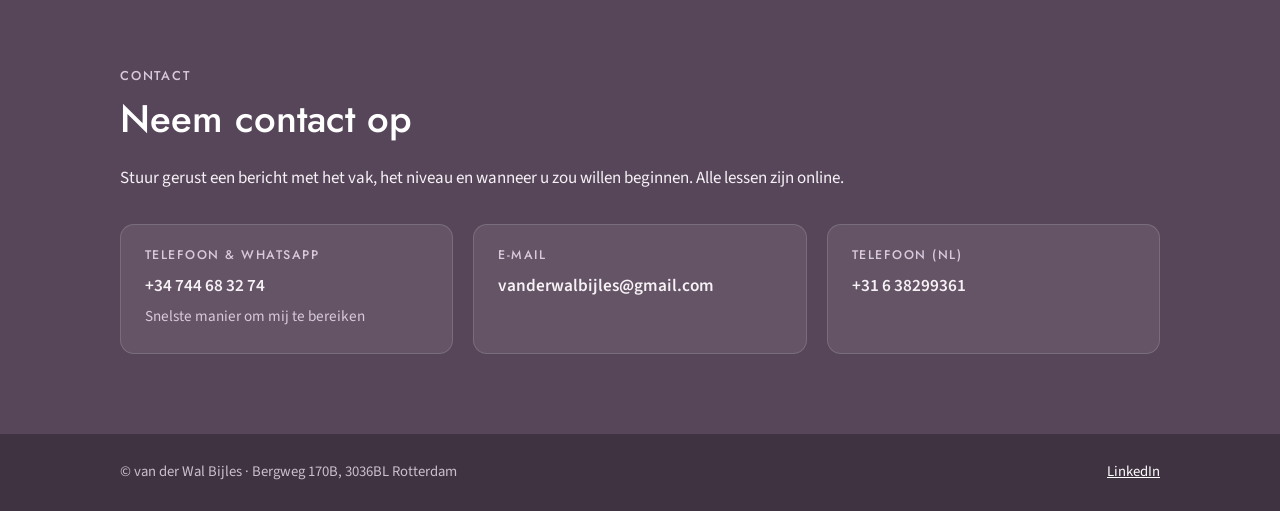
==== commit b3adfa3f: "Reviews van Lize en Christina toegevoegd (NL + EN) Ook: elke review vult nu de volle breedte van de " ====
--- a/index.html
+++ b/index.html
@@ -155,19 +155,27 @@
       <h2>Wat leerlingen zeggen</h2>
       <div class="slider" aria-roledescription="carrousel" aria-label="Beoordelingen">
         <div class="slides" id="slides">
-          <blockquote class="slide" aria-roledescription="dia" aria-label="1 van 4">
+          <blockquote class="slide" aria-roledescription="dia" aria-label="1 van 6">
+            <p>Ik krijg nu al zo’n 3-4 jaar wiskundebijles van Jelle en het heeft me enorm veel geholpen! Hij is heel geduldig en legt alles altijd op een duidelijke manier uit, waardoor ik het ook veel beter begrijp. Ik stond eigenlijk altijd een onvoldoende voor wiskunde, maar zodra ik bijles kreeg van Jelle gingen mijn cijfers al snel omhoog. Ik merk echt een groot verschil en ben heel blij dat ik bij hem terecht ben gekomen. Zeker een aanrader!</p>
+            <footer>Lize (4 havo)</footer>
+          </blockquote>
+          <blockquote class="slide" aria-roledescription="dia" aria-label="2 van 6">
+            <p>Erg blij met de hulp die ik van Jelle heb gekregen!! Hij heeft mij ontzettend fijn geholpen en ik voelde me altijd op mijn gemak bij hem! Hij legt alles rustig en duidelijk uit. Als ik iets niet meteen begreep, nam hij echt de tijd om het op een andere manier uit te leggen, zodat ik het alsnog begreep! Zeker een aanrader!</p>
+            <footer>Christina (hbo Social Work)</footer>
+          </blockquote>
+          <blockquote class="slide" aria-roledescription="dia" aria-label="3 van 6">
             <p>Hallo allemaal! Ik wil jullie zeggen dat Jelle één van de beste, sterker nog, professioneelste bijlesdocenten is. Ik heb bijles van Jelle gehad tijdens de lockdown voor het vak Engels. We deden het online. Ik stond een onvoldoende voor Engels, maar dat veranderde helemaal toen Jelle me bijles gaf voor Engels. Uiteindelijk stond ik een voldoende voor het vak Engels. Ik raad je zeer zeker aan om Jelle als bijlesdocent te hebben als je moeite hebt. Je gaat er echt maar ook echt geen spijt van krijgen!</p>
             <footer>Hawraz Rashid (4 havo)</footer>
           </blockquote>
-          <blockquote class="slide" aria-roledescription="dia" aria-label="2 van 4">
+          <blockquote class="slide" aria-roledescription="dia" aria-label="4 van 6">
             <p>I have been learning Dutch with Jelle online for a few months and I can recommend him. It was during the second Covid lockdown and the online class with him was great, I learnt a lot and used well my time during the long evenings of the lockdown. He prepared well all our lessons, and tailored his explanations and exercises to the points I found more difficult. He is professional and experienced, and will get back to learn Dutch with him next time (hopefully without a lockdown:)</p>
             <footer>Marco Garcia (Adult)</footer>
           </blockquote>
-          <blockquote class="slide" aria-roledescription="dia" aria-label="3 van 4">
+          <blockquote class="slide" aria-roledescription="dia" aria-label="5 van 6">
             <p>Ik ben een student van MBO nu en afgelopen 2~3 jaar in 3e tot en met 4e jaar heeft Jelle me enorm goed geholpen met al mijn vakken waar ik slecht voor stond. Bijles is heel erg flexibel en leuk en hij legt je van begin tot einde uit. In leerjaar 3 had ik een probleem waardoor ik niet naar school kon voor 3 maanden, maar bijles van hem heeft mij geholpen waardoor ik toch voor alle toetsen en proefexamens geslaagd ben. Echt een aanrader.</p>
             <footer>Zoen-Seo Kim (vmbo-tl)</footer>
           </blockquote>
-          <blockquote class="slide" aria-roledescription="dia" aria-label="4 van 4">
+          <blockquote class="slide" aria-roledescription="dia" aria-label="6 van 6">
             <p>Ik heb in mijn eindexamen vwo bijles gekregen van Jelle voor economie. Dit heeft mij heel erg geholpen, goede en duidelijke uitleg. We besteedden ook altijd de volle tijd en ik kon hem altijd een berichtje sturen als ik een vraag had.</p>
             <footer>Tessa Brandenburg (6 vwo)</footer>
           </blockquote>
--- a/css/style.css
+++ b/css/style.css
@@ -100,7 +100,7 @@
   .slider { max-width: 860px; margin-top: 28px; }
   .slides { display: flex; overflow-x: auto; scroll-snap-type: x mandatory; scrollbar-width: none; scroll-behavior: smooth; }
   .slides::-webkit-scrollbar { display: none; }
-  .slide { flex: 0 0 100%; scroll-snap-align: start; padding-right: 8px; }
+  .slide { flex: 0 0 100%; max-width: none; scroll-snap-align: start; padding-right: 8px; }
   .slider-nav { display: flex; align-items: center; gap: 16px; margin-top: 22px; }
   .arrow { width: 44px; height: 44px; border-radius: 50%; border: 1.5px solid var(--accent); background: transparent; color: var(--accent-dark); display: grid; place-items: center; cursor: pointer; }
   .arrow:hover { background: var(--tint); }
